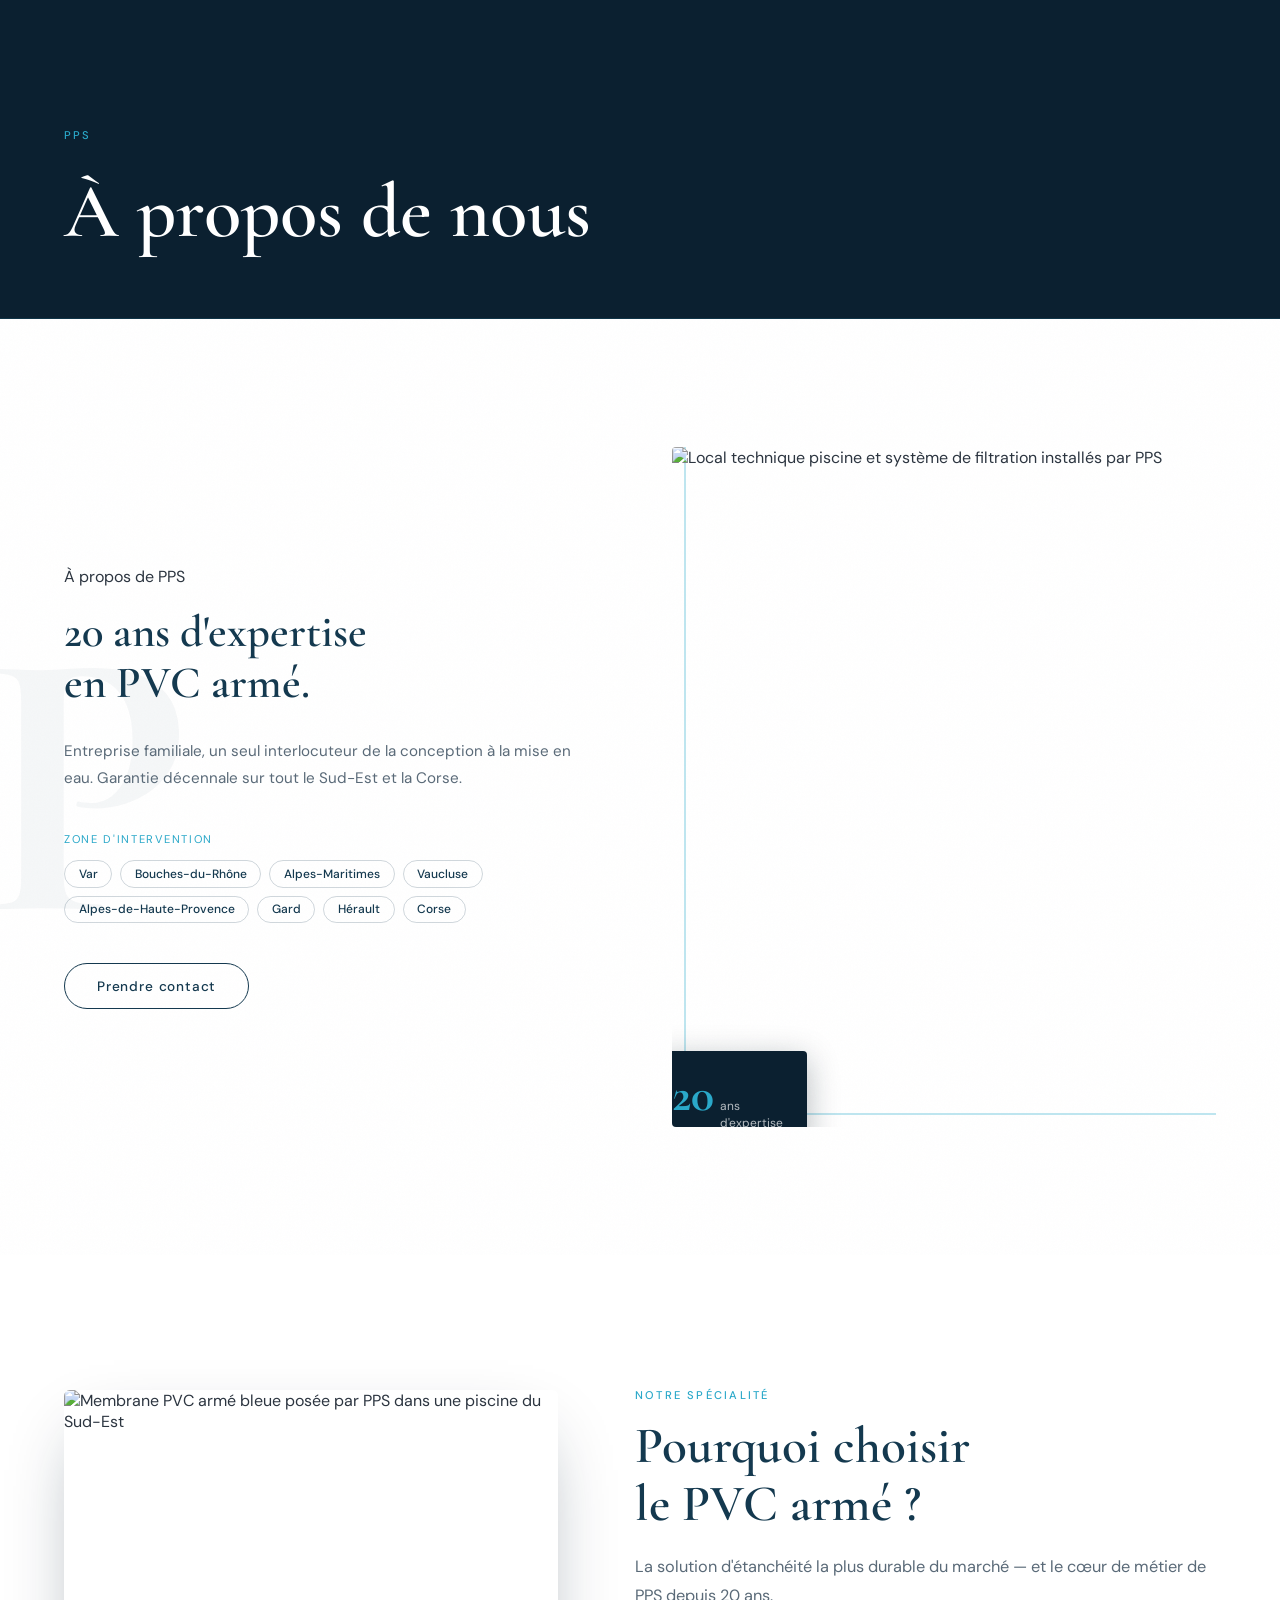
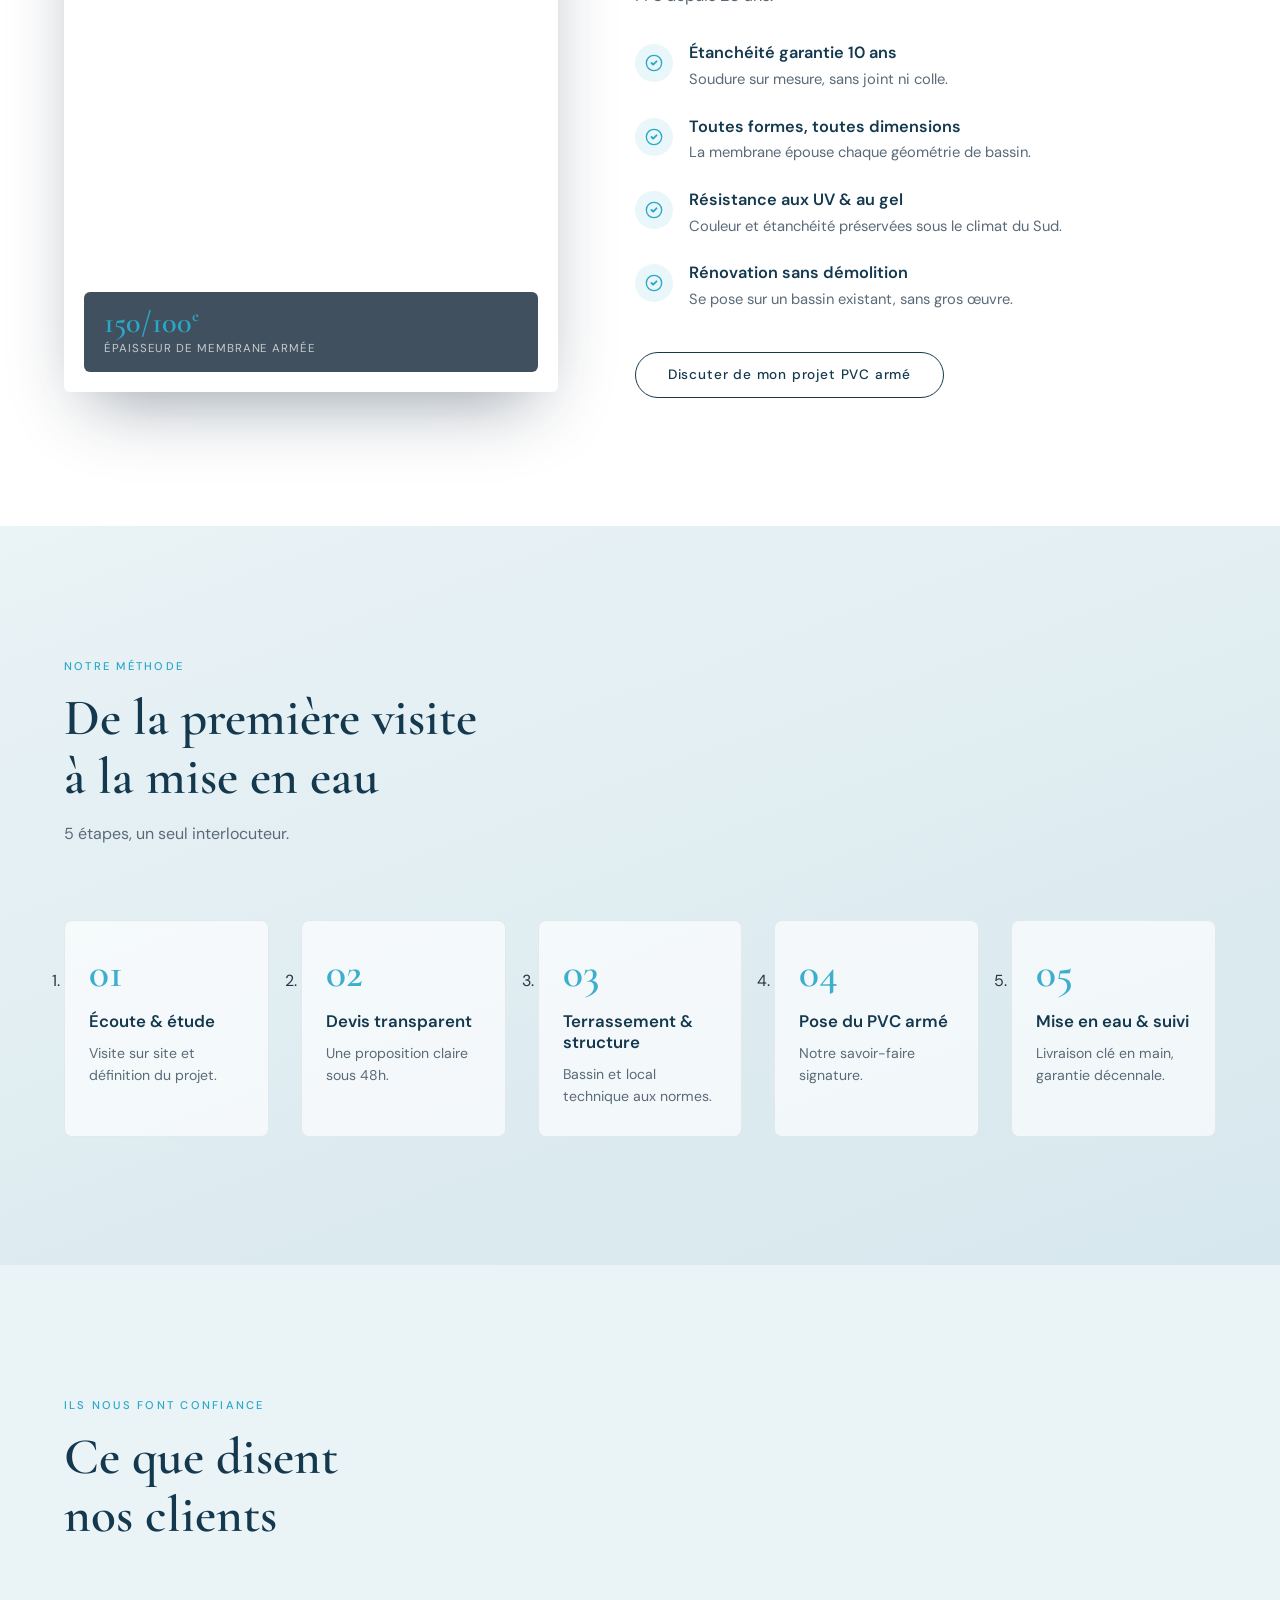
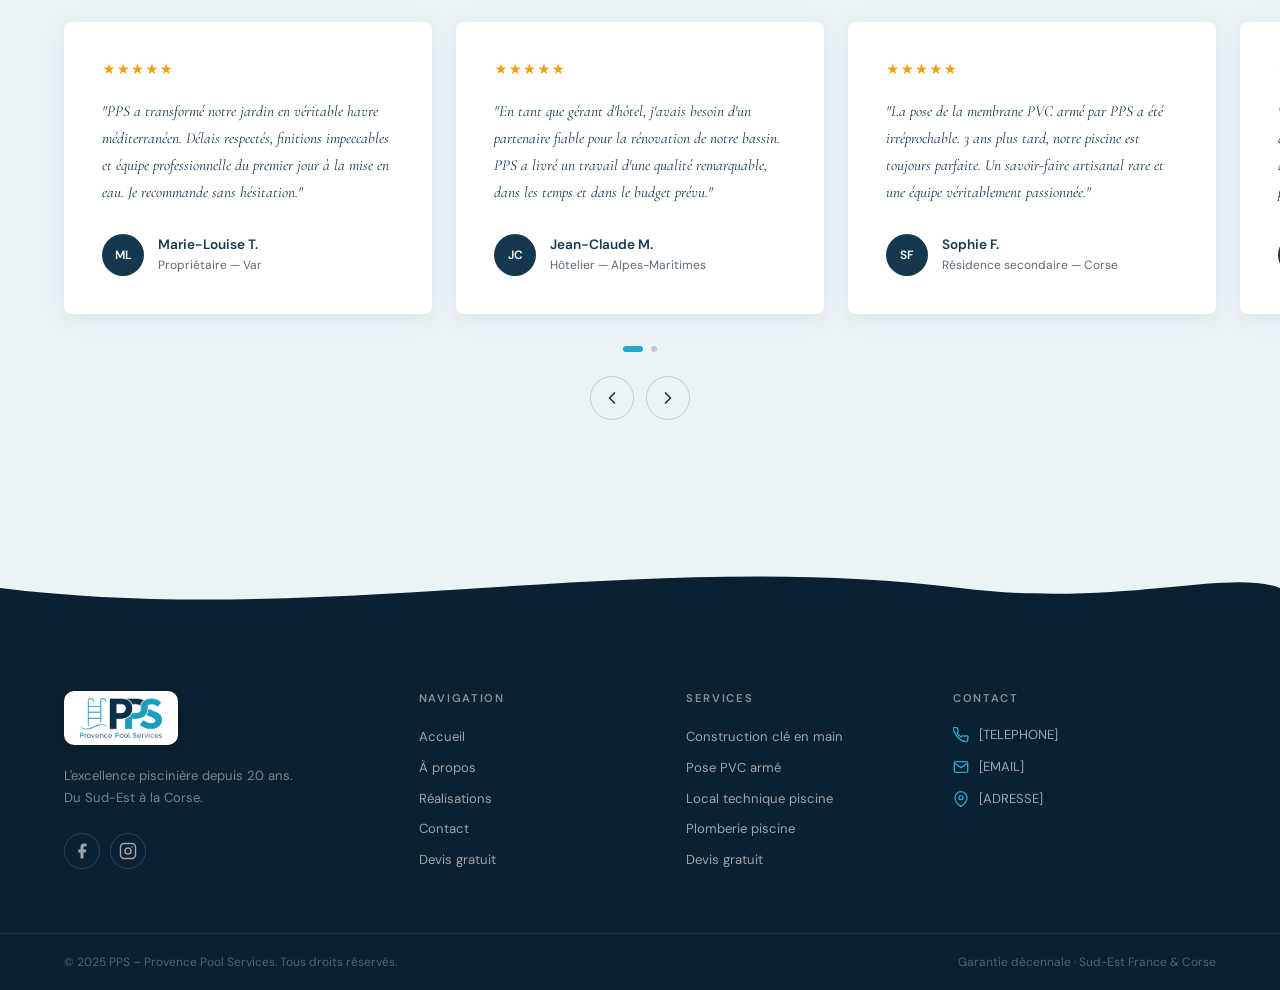
==== a-propos.html @ f706c359 "Restructure en 4 pages : accueil allégé + a-propos, realisations, contact Co-Authored-By: Claude Son" ====
<!DOCTYPE html>
<html lang="fr">
<head>
  <meta charset="UTF-8">
  <meta name="viewport" content="width=device-width, initial-scale=1.0">
  <title>À propos – PPS Provence Pool Services</title>
  <meta name="description" content="Découvrez PPS Provence Pool Services : 20 ans d'expertise en PVC armé, entreprise familiale, garantie décennale, Sud-Est France et Corse.">
  <link rel="canonical" href="https://www.provence-pool-services.fr/a-propos.html">
  <link rel="preconnect" href="https://fonts.googleapis.com">
  <link rel="preconnect" href="https://fonts.gstatic.com" crossorigin>
  <link href="https://fonts.googleapis.com/css2?family=Cormorant+Garamond:ital,wght@0,300;0,400;0,600;0,700;1,300;1,400;1,600&family=DM+Sans:ital,opsz,wght@0,9..40,300;0,9..40,400;0,9..40,500;1,9..40,300&display=swap" rel="stylesheet">
  <link rel="stylesheet" href="style.css">
  <script src="https://cdn.jsdelivr.net/npm/lenis@1.1.18/dist/lenis.min.js"></script>
</head>
<body>
  <div class="cursor" id="cursor"></div>
  <div class="cursor-trail" id="cursorTrail"></div>

  <div class="preloader" id="preloader">
    <div class="preloader__inner">
      <div class="preloader__logo"><span class="preloader__logo-pp">PP</span><span class="preloader__logo-s">S</span></div>
      <div class="preloader__bar-wrap"><div class="preloader__bar" id="preloaderBar"></div></div>
      <p class="preloader__label">Provence Pool Services</p>
    </div>
  </div>

  <header class="header is-past-hero is-scrolled" id="header">
    <div class="header__inner">
      <a href="index.html" class="header__logo" aria-label="PPS Provence Pool Services">
        <img src="assets/logo-pps-transparent.png" alt="Logo PPS" height="46" width="auto" class="header__logo-img">
      </a>
      <nav class="header__nav" id="nav" aria-label="Navigation principale">
        <ul class="header__nav-list">
          <li><a href="index.html" class="header__nav-link">Accueil</a></li>
          <li><a href="a-propos.html" class="header__nav-link">À propos</a></li>
          <li><a href="realisations.html" class="header__nav-link">Réalisations</a></li>
          <li><a href="contact.html" class="header__nav-link header__nav-link--cta">Devis gratuit</a></li>
        </ul>
      </nav>
      <button class="header__burger" id="burger" aria-label="Ouvrir le menu" aria-expanded="false">
        <span class="header__burger-line"></span>
        <span class="header__burger-line"></span>
        <span class="header__burger-line"></span>
      </button>
    </div>
  </header>

  <section class="page-hero">
    <div class="container page-hero__inner">
      <span class="eyebrow eyebrow--light">PPS</span>
      <h1 class="page-hero__title">À propos de nous</h1>
    </div>
  </section>

  <section class="about" id="about" aria-labelledby="about-title">
    <div class="about__bg-letter" aria-hidden="true">P</div>
    <div class="container about__grid">
      <div class="about__text scroll-reveal scroll-reveal--slide-left">
        <span class="about__eyebrow">À propos de PPS</span>
        <h2 class="about__title" id="about-title">20 ans d'expertise<br>en PVC armé.</h2>
        <p class="about__body">Entreprise familiale, un seul interlocuteur de la conception à la mise en eau. Garantie décennale sur tout le Sud-Est et la Corse.</p>
        <div class="about__zone">
          <span class="about__zone-label">Zone d'intervention</span>
          <div class="about__zone-tags">
            <span class="about__tag">Var</span>
            <span class="about__tag">Bouches-du-Rhône</span>
            <span class="about__tag">Alpes-Maritimes</span>
            <span class="about__tag">Vaucluse</span>
            <span class="about__tag">Alpes-de-Haute-Provence</span>
            <span class="about__tag">Gard</span>
            <span class="about__tag">Hérault</span>
            <span class="about__tag">Corse</span>
          </div>
        </div>
        <a href="contact.html" class="btn btn--outline-dark">Prendre contact</a>
      </div>
      <div class="about__image-wrap scroll-reveal scroll-reveal--fade">
        <div class="about__image-frame">
          <img src="https://images.unsplash.com/photo-1646451403275-a0995dd0410d?w=1200&q=85" alt="Local technique piscine et système de filtration installés par PPS" width="600" height="750" loading="lazy" class="about__img">
          <div class="about__image-badge">
            <span class="about__badge-n">20</span>
            <span class="about__badge-l">ans<br>d'expertise</span>
          </div>
        </div>
      </div>
    </div>
  </section>

  <section class="pvc" id="pvc" aria-labelledby="pvc-title">
    <div class="container pvc__grid">
      <div class="pvc__media scroll-reveal scroll-reveal--fade">
        <div class="pvc__media-frame">
          <img src="https://images.unsplash.com/photo-1562016600-ece13e8ba570?w=1100&q=85" alt="Membrane PVC armé bleue posée par PPS dans une piscine du Sud-Est" width="640" height="780" loading="lazy" class="pvc__img">
          <div class="pvc__media-tag">
            <span class="pvc__media-tag-n">150/100<sup>e</sup></span>
            <span class="pvc__media-tag-l">épaisseur de membrane armée</span>
          </div>
        </div>
      </div>
      <div class="pvc__text scroll-reveal scroll-reveal--slide-right">
        <span class="eyebrow">Notre spécialité</span>
        <h2 class="pvc__title" id="pvc-title">Pourquoi choisir<br>le PVC armé&nbsp;?</h2>
        <p class="pvc__intro">La solution d'étanchéité la plus durable du marché — et le cœur de métier de PPS depuis 20 ans.</p>
        <ul class="pvc__list">
          <li class="pvc__item">
            <span class="pvc__item-ic" aria-hidden="true"><svg viewBox="0 0 24 24" fill="none" width="20" height="20"><path d="M9 12l2 2 4-4" stroke="currentColor" stroke-width="2.2" stroke-linecap="round" stroke-linejoin="round"/><circle cx="12" cy="12" r="9.2" stroke="currentColor" stroke-width="1.6"/></svg></span>
            <div><strong>Étanchéité garantie 10 ans</strong><p>Soudure sur mesure, sans joint ni colle.</p></div>
          </li>
          <li class="pvc__item">
            <span class="pvc__item-ic" aria-hidden="true"><svg viewBox="0 0 24 24" fill="none" width="20" height="20"><path d="M9 12l2 2 4-4" stroke="currentColor" stroke-width="2.2" stroke-linecap="round" stroke-linejoin="round"/><circle cx="12" cy="12" r="9.2" stroke="currentColor" stroke-width="1.6"/></svg></span>
            <div><strong>Toutes formes, toutes dimensions</strong><p>La membrane épouse chaque géométrie de bassin.</p></div>
          </li>
          <li class="pvc__item">
            <span class="pvc__item-ic" aria-hidden="true"><svg viewBox="0 0 24 24" fill="none" width="20" height="20"><path d="M9 12l2 2 4-4" stroke="currentColor" stroke-width="2.2" stroke-linecap="round" stroke-linejoin="round"/><circle cx="12" cy="12" r="9.2" stroke="currentColor" stroke-width="1.6"/></svg></span>
            <div><strong>Résistance aux UV &amp; au gel</strong><p>Couleur et étanchéité préservées sous le climat du Sud.</p></div>
          </li>
          <li class="pvc__item">
            <span class="pvc__item-ic" aria-hidden="true"><svg viewBox="0 0 24 24" fill="none" width="20" height="20"><path d="M9 12l2 2 4-4" stroke="currentColor" stroke-width="2.2" stroke-linecap="round" stroke-linejoin="round"/><circle cx="12" cy="12" r="9.2" stroke="currentColor" stroke-width="1.6"/></svg></span>
            <div><strong>Rénovation sans démolition</strong><p>Se pose sur un bassin existant, sans gros œuvre.</p></div>
          </li>
        </ul>
        <a href="contact.html" class="btn btn--outline-dark">Discuter de mon projet PVC armé</a>
      </div>
    </div>
  </section>

  <section class="methode" id="methode" aria-labelledby="methode-title">
    <div class="container">
      <div class="section-header scroll-reveal scroll-reveal--fade-up">
        <span class="eyebrow eyebrow--light">Notre méthode</span>
        <h2 class="section-title methode__title" id="methode-title">De la première visite<br>à la mise en eau</h2>
        <p class="section-sub methode__sub">5 étapes, un seul interlocuteur.</p>
      </div>
      <ol class="methode__steps">
        <li class="methode__step scroll-reveal scroll-reveal--fade-up" style="--delay:0ms">
          <span class="methode__step-n" aria-hidden="true">01</span>
          <h3 class="methode__step-title">Écoute &amp; étude</h3>
          <p class="methode__step-body">Visite sur site et définition du projet.</p>
        </li>
        <li class="methode__step scroll-reveal scroll-reveal--fade-up" style="--delay:120ms">
          <span class="methode__step-n" aria-hidden="true">02</span>
          <h3 class="methode__step-title">Devis transparent</h3>
          <p class="methode__step-body">Une proposition claire sous 48h.</p>
        </li>
        <li class="methode__step scroll-reveal scroll-reveal--fade-up" style="--delay:240ms">
          <span class="methode__step-n" aria-hidden="true">03</span>
          <h3 class="methode__step-title">Terrassement &amp; structure</h3>
          <p class="methode__step-body">Bassin et local technique aux normes.</p>
        </li>
        <li class="methode__step scroll-reveal scroll-reveal--fade-up" style="--delay:360ms">
          <span class="methode__step-n" aria-hidden="true">04</span>
          <h3 class="methode__step-title">Pose du PVC armé</h3>
          <p class="methode__step-body">Notre savoir-faire signature.</p>
        </li>
        <li class="methode__step scroll-reveal scroll-reveal--fade-up" style="--delay:480ms">
          <span class="methode__step-n" aria-hidden="true">05</span>
          <h3 class="methode__step-title">Mise en eau &amp; suivi</h3>
          <p class="methode__step-body">Livraison clé en main, garantie décennale.</p>
        </li>
      </ol>
    </div>
  </section>

  <section class="testimonials" id="temoignages" aria-labelledby="temoignages-title">
    <div class="container">
      <div class="section-header scroll-reveal scroll-reveal--fade-up">
        <span class="eyebrow">Ils nous font confiance</span>
        <h2 class="section-title" id="temoignages-title">Ce que disent<br>nos clients</h2>
      </div>
      <div class="testimonials__track-wrap scroll-reveal scroll-reveal--fade-up">
        <div class="testimonials__track" id="testimonialsTrack">
          <article class="testimonial-card" aria-label="Témoignage client 1">
            <div class="testimonial-card__stars" aria-label="5 étoiles">★★★★★</div>
            <blockquote class="testimonial-card__quote">"PPS a transformé notre jardin en véritable havre méditerranéen. Délais respectés, finitions impeccables et équipe professionnelle du premier jour à la mise en eau. Je recommande sans hésitation."</blockquote>
            <footer class="testimonial-card__author">
              <div class="testimonial-card__avatar" aria-hidden="true">ML</div>
              <div><strong>Marie-Louise T.</strong><span>Propriétaire — Var</span></div>
            </footer>
          </article>
          <article class="testimonial-card" aria-label="Témoignage client 2">
            <div class="testimonial-card__stars" aria-label="5 étoiles">★★★★★</div>
            <blockquote class="testimonial-card__quote">"En tant que gérant d'hôtel, j'avais besoin d'un partenaire fiable pour la rénovation de notre bassin. PPS a livré un travail d'une qualité remarquable, dans les temps et dans le budget prévu."</blockquote>
            <footer class="testimonial-card__author">
              <div class="testimonial-card__avatar" aria-hidden="true">JC</div>
              <div><strong>Jean-Claude M.</strong><span>Hôtelier — Alpes-Maritimes</span></div>
            </footer>
          </article>
          <article class="testimonial-card" aria-label="Témoignage client 3">
            <div class="testimonial-card__stars" aria-label="5 étoiles">★★★★★</div>
            <blockquote class="testimonial-card__quote">"La pose de la membrane PVC armé par PPS a été irréprochable. 3 ans plus tard, notre piscine est toujours parfaite. Un savoir-faire artisanal rare et une équipe véritablement passionnée."</blockquote>
            <footer class="testimonial-card__author">
              <div class="testimonial-card__avatar" aria-hidden="true">SF</div>
              <div><strong>Sophie F.</strong><span>Résidence secondaire — Corse</span></div>
            </footer>
          </article>
          <article class="testimonial-card" aria-label="Témoignage client 4">
            <div class="testimonial-card__stars" aria-label="5 étoiles">★★★★★</div>
            <blockquote class="testimonial-card__quote">"Après avoir consulté plusieurs piscinistes, PPS s'est distingué par son sérieux, ses conseils techniques et la qualité de ses finitions. Un projet clé en main parfaitement maîtrisé."</blockquote>
            <footer class="testimonial-card__author">
              <div class="testimonial-card__avatar" aria-hidden="true">PR</div>
              <div><strong>Pierre R.</strong><span>Particulier — Bouches-du-Rhône</span></div>
            </footer>
          </article>
        </div>
        <div class="testimonials__dots" id="testimonialsDots" aria-label="Navigation témoignages"></div>
        <div class="testimonials__nav" aria-label="Navigation carousel">
          <button class="testimonials__btn" id="testimPrev" aria-label="Témoignage précédent">
            <svg viewBox="0 0 24 24" fill="none" width="20" height="20"><path d="M15 18l-6-6 6-6" stroke="currentColor" stroke-width="2" stroke-linecap="round" stroke-linejoin="round"/></svg>
          </button>
          <button class="testimonials__btn" id="testimNext" aria-label="Témoignage suivant">
            <svg viewBox="0 0 24 24" fill="none" width="20" height="20"><path d="M9 18l6-6-6-6" stroke="currentColor" stroke-width="2" stroke-linecap="round" stroke-linejoin="round"/></svg>
          </button>
        </div>
      </div>
    </div>
  </section>

  <footer class="footer" id="footer" aria-label="Pied de page">
    <div class="footer__wave" aria-hidden="true">
      <svg viewBox="0 0 1440 80" preserveAspectRatio="none" xmlns="http://www.w3.org/2000/svg">
        <path d="M0,40 C360,80 720,0 1080,40 C1260,60 1380,20 1440,40 L1440,0 L0,0 Z" fill="#EAF3F6"/>
      </svg>
    </div>
    <div class="container footer__inner">
      <div class="footer__brand">
        <a href="index.html" class="footer__logo" aria-label="PPS – Provence Pool Services">
          <img src="assets/logo-pps-transparent.png" alt="Logo PPS" height="54" width="auto" class="footer__logo-img">
        </a>
        <p class="footer__tagline">L'excellence piscinière depuis 20 ans.<br>Du Sud-Est à la Corse.</p>
        <div class="footer__social" aria-label="Réseaux sociaux">
          <a href="#" class="footer__social-btn" aria-label="Facebook PPS">
            <svg viewBox="0 0 24 24" width="18" height="18" fill="currentColor"><path d="M18 2h-3a5 5 0 00-5 5v3H7v4h3v8h4v-8h3l1-4h-4V7a1 1 0 011-1h3z"/></svg>
          </a>
          <a href="#" class="footer__social-btn" aria-label="Instagram PPS">
            <svg viewBox="0 0 24 24" width="18" height="18" fill="none" stroke="currentColor" stroke-width="2"><rect x="2" y="2" width="20" height="20" rx="5"/><circle cx="12" cy="12" r="4"/><circle cx="17.5" cy="6.5" r="1" fill="currentColor" stroke="none"/></svg>
          </a>
        </div>
      </div>
      <nav class="footer__col" aria-label="Navigation footer">
        <h4 class="footer__col-title">Navigation</h4>
        <ul class="footer__list">
          <li><a href="index.html">Accueil</a></li>
          <li><a href="a-propos.html">À propos</a></li>
          <li><a href="realisations.html">Réalisations</a></li>
          <li><a href="contact.html">Contact</a></li>
          <li><a href="contact.html">Devis gratuit</a></li>
        </ul>
      </nav>
      <div class="footer__col">
        <h4 class="footer__col-title">Services</h4>
        <ul class="footer__list">
          <li><a href="index.html#services">Construction clé en main</a></li>
          <li><a href="index.html#services">Pose PVC armé</a></li>
          <li><a href="index.html#services">Local technique piscine</a></li>
          <li><a href="index.html#services">Plomberie piscine</a></li>
          <li><a href="contact.html">Devis gratuit</a></li>
        </ul>
      </div>
      <div class="footer__col">
        <h4 class="footer__col-title">Contact</h4>
        <address class="footer__contact">
          <p>
            <svg viewBox="0 0 24 24" fill="none" width="16" height="16" aria-hidden="true"><path d="M22 16.92v3a2 2 0 01-2.18 2 19.79 19.79 0 01-8.63-3.07A19.5 19.5 0 013.07 9.5a19.79 19.79 0 01-3.07-8.67A2 2 0 012 .82h3a2 2 0 012 1.72c.127.96.361 1.903.7 2.81a2 2 0 01-.45 2.11L6.09 8.91a16 16 0 006 6l1.27-1.27a2 2 0 012.11-.45c.907.339 1.85.573 2.81.7A2 2 0 0122 16.92z" stroke="currentColor" stroke-width="2"/></svg>
            <a href="tel:[TELEPHONE]">[TELEPHONE]</a>
          </p>
          <p>
            <svg viewBox="0 0 24 24" fill="none" width="16" height="16" aria-hidden="true"><path d="M4 4h16c1.1 0 2 .9 2 2v12c0 1.1-.9 2-2 2H4c-1.1 0-2-.9-2-2V6c0-1.1.9-2 2-2z" stroke="currentColor" stroke-width="2"/><polyline points="22,6 12,13 2,6" stroke="currentColor" stroke-width="2"/></svg>
            <a href="mailto:[EMAIL]">[EMAIL]</a>
          </p>
          <p>
            <svg viewBox="0 0 24 24" fill="none" width="16" height="16" aria-hidden="true"><path d="M21 10c0 7-9 13-9 13s-9-6-9-13a9 9 0 0118 0z" stroke="currentColor" stroke-width="2"/><circle cx="12" cy="10" r="3" stroke="currentColor" stroke-width="2"/></svg>
            [ADRESSE]
          </p>
        </address>
      </div>
    </div>
    <div class="footer__bottom">
      <div class="container footer__bottom-inner">
        <p>&copy; 2025 PPS – Provence Pool Services. Tous droits réservés.</p>
        <p>Garantie décennale · Sud-Est France &amp; Corse</p>
      </div>
    </div>
  </footer>
  <script src="script.js"></script>
</body>
</html>
---- style.css ----
/* ============================================================
   PPS – Provence Pool Services | style.css
   Design: Méditerranée Luxe
============================================================ */

/* ── Variables ─────────────────────────────────────────── */
:root {
  --color-primary:  #14394F;
  --color-accent:   #2AA8C9;
  --color-mist:     #EAF3F6;
  --color-mist-deep:#D6E7ED;
  --color-dark:     #0B2030;
  --color-white:    #FFFFFF;
  --color-text:     #2c3540;
  --color-text-light: #5a6a78;

  --font-serif:  'Cormorant Garamond', Georgia, serif;
  --font-sans:   'DM Sans', system-ui, sans-serif;

  --transition-base: 0.4s cubic-bezier(0.25, 0.46, 0.45, 0.94);
  --transition-spring: 0.6s cubic-bezier(0.34, 1.56, 0.64, 1);

  --container-max: 1360px;
  --container-pad: clamp(1.25rem, 5vw, 4rem);
  --section-gap:   clamp(5rem, 10vw, 10rem);
}

/* ── Reset ──────────────────────────────────────────────── */
*, *::before, *::after { box-sizing: border-box; margin: 0; padding: 0; }
html { scroll-behavior: auto; font-size: 16px; -webkit-text-size-adjust: 100%; }
body {
  font-family: var(--font-sans);
  color: var(--color-text);
  background: var(--color-white);
  overflow-x: hidden;
  cursor: none;
}
img { display: block; max-width: 100%; height: auto; }
a { color: inherit; text-decoration: none; }
ul { list-style: none; }
button { cursor: none; border: none; background: none; font-family: inherit; }
input, select, textarea { font-family: inherit; }

/* ── Container ──────────────────────────────────────────── */
.container {
  max-width: var(--container-max);
  margin-inline: auto;
  padding-inline: var(--container-pad);
}

/* ── Scroll reveal base ─────────────────────────────────── */
.scroll-reveal { opacity: 0; }
.scroll-reveal.is-visible { opacity: 1; }

.scroll-reveal--fade-up   { transform: translateY(48px); transition: opacity 0.8s ease, transform 0.8s ease; transition-delay: var(--delay, 0ms); }
.scroll-reveal--slide-left{ transform: translateX(-60px); transition: opacity 0.9s ease, transform 0.9s ease; transition-delay: var(--delay, 0ms); }
.scroll-reveal--slide-right{transform: translateX(60px); transition: opacity 0.9s ease, transform 0.9s ease; transition-delay: var(--delay, 0ms); }
.scroll-reveal--fade      { transition: opacity 1s ease; transition-delay: var(--delay, 0ms); }
.scroll-reveal--scale     { transform: scale(0.92); transition: opacity 0.7s ease, transform 0.7s var(--transition-spring); transition-delay: var(--delay, 0ms); }

.scroll-reveal.is-visible.scroll-reveal--fade-up,
.scroll-reveal.is-visible.scroll-reveal--slide-left,
.scroll-reveal.is-visible.scroll-reveal--slide-right,
.scroll-reveal.is-visible.scroll-reveal--scale { transform: none; }

/* ── Reduced Motion ─────────────────────────────────────── */
@media (prefers-reduced-motion: reduce) {
  *, *::before, *::after { animation-duration: 0.01ms !important; transition-duration: 0.01ms !important; }
  html { scroll-behavior: auto; }
  .scroll-reveal { opacity: 1; transform: none; }
}

/* ── Typography helpers ─────────────────────────────────── */
.eyebrow {
  display: inline-block;
  font-family: var(--font-sans);
  font-size: 0.7rem;
  font-weight: 500;
  letter-spacing: 0.2em;
  text-transform: uppercase;
  color: var(--color-accent);
  margin-bottom: 1rem;
}
.eyebrow--light { color: var(--color-accent); }

.section-title {
  font-family: var(--font-serif);
  font-size: clamp(2rem, 4vw, 3.25rem);
  font-weight: 600;
  line-height: 1.15;
  color: var(--color-primary);
}
.section-sub {
  margin-top: 1rem;
  font-size: 1rem;
  color: var(--color-text-light);
  max-width: 520px;
}
.section-header { margin-bottom: clamp(3rem, 6vw, 5rem); }

/* ── Buttons ────────────────────────────────────────────── */
.btn {
  display: inline-flex;
  align-items: center;
  gap: 0.5rem;
  font-family: var(--font-sans);
  font-size: 0.85rem;
  font-weight: 500;
  letter-spacing: 0.06em;
  padding: 0.85rem 2rem;
  border-radius: 50px;
  transition: var(--transition-base);
  position: relative;
  overflow: hidden;
}
.btn::after {
  content: '';
  position: absolute;
  inset: 0;
  background: rgba(255,255,255,0.12);
  opacity: 0;
  transition: opacity 0.3s;
}
.btn:hover::after { opacity: 1; }

.btn--primary {
  background: var(--color-accent);
  color: var(--color-white);
  box-shadow: 0 4px 24px rgba(42, 168, 201, 0.35);
}
.btn--primary:hover { transform: translateY(-2px); box-shadow: 0 8px 32px rgba(42, 168, 201, 0.45); }

.btn--ghost {
  border: 1.5px solid rgba(255,255,255,0.55);
  color: var(--color-white);
}
.btn--ghost:hover { border-color: var(--color-white); background: rgba(255,255,255,0.1); }

/* Bouton verre — style du composant React 21st.dev */
.btn--glass {
  background: rgba(255,255,255,0.12);
  backdrop-filter: blur(12px);
  -webkit-backdrop-filter: blur(12px);
  border: 1.5px solid rgba(255,255,255,0.28);
  color: var(--color-white);
}
.btn--glass:hover {
  background: rgba(255,255,255,0.22);
  border-color: rgba(255,255,255,0.50);
  transform: translateY(-2px);
}

.btn--outline-dark {
  border: 1.5px solid var(--color-primary);
  color: var(--color-primary);
}
.btn--outline-dark:hover { background: var(--color-primary); color: var(--color-white); }

.btn--submit {
  width: 100%;
  justify-content: center;
  background: var(--color-accent);
  color: var(--color-white);
  font-size: 0.9rem;
  padding: 1rem 2rem;
  border-radius: 8px;
  box-shadow: 0 4px 24px rgba(42, 168, 201, 0.3);
  transition: var(--transition-base);
}
.btn--submit:hover { transform: translateY(-2px); box-shadow: 0 8px 32px rgba(42, 168, 201, 0.45); }

/* ============================================================
   CURSOR
============================================================ */
.cursor {
  width: 14px;
  height: 14px;
  background: var(--color-accent);
  border-radius: 50%;
  position: fixed;
  top: 0; left: 0;
  pointer-events: none;
  z-index: 9999;
  transform: translate(-50%, -50%);
  transition: width 0.2s, height 0.2s, background 0.2s;
  mix-blend-mode: normal;
}
.cursor-trail {
  width: 36px;
  height: 36px;
  border: 1.5px solid rgba(42, 168, 201, 0.5);
  border-radius: 50%;
  position: fixed;
  top: 0; left: 0;
  pointer-events: none;
  z-index: 9998;
  transform: translate(-50%, -50%);
  transition: width 0.4s ease, height 0.4s ease, transform 0.12s ease;
}
body:has(a:hover) .cursor,
body:has(button:hover) .cursor { width: 20px; height: 20px; background: var(--color-primary); }
body:has(a:hover) .cursor-trail,
body:has(button:hover) .cursor-trail { width: 52px; height: 52px; }

@media (pointer: coarse) { .cursor, .cursor-trail { display: none; } body { cursor: auto; } button { cursor: pointer; } }

/* ============================================================
   PRELOADER
============================================================ */
.preloader {
  position: fixed;
  inset: 0;
  background: var(--color-dark);
  z-index: 10000;
  display: flex;
  align-items: center;
  justify-content: center;
  transition: opacity 0.7s ease, visibility 0.7s ease;
}
.preloader.is-done { opacity: 0; visibility: hidden; pointer-events: none; }
.preloader__inner { display: flex; flex-direction: column; align-items: center; gap: 2rem; }
.preloader__logo {
  font-family: var(--font-serif);
  font-size: 3.5rem;
  font-weight: 700;
  animation: preloaderPulse 1.4s ease-in-out infinite;
}
.preloader__logo-pp { color: var(--color-white); }
.preloader__logo-s  { color: var(--color-accent); }
.preloader__bar-wrap {
  width: 200px; height: 2px;
  background: rgba(255,255,255,0.12);
  border-radius: 2px;
  overflow: hidden;
}
.preloader__bar {
  height: 100%;
  background: var(--color-accent);
  width: 0;
  border-radius: 2px;
  transition: width 1.2s cubic-bezier(0.25, 0.46, 0.45, 0.94);
}
.preloader__label {
  font-family: var(--font-sans);
  font-size: 0.7rem;
  letter-spacing: 0.2em;
  text-transform: uppercase;
  color: rgba(255,255,255,0.4);
}

@keyframes preloaderPulse {
  0%, 100% { opacity: 1; transform: scale(1); }
  50% { opacity: 0.6; transform: scale(0.96); }
}

/* ============================================================
   HEADER
============================================================ */
.header {
  position: fixed;
  top: 0; left: 0; right: 0;
  z-index: 1000;
  padding: 1.25rem 0;
  /* Caché tant qu'on est dans le hero ; JS ajoute .is-past-hero */
  opacity: 0;
  pointer-events: none;
  transform: translateY(-100%);
  transition: opacity 0.4s ease, transform 0.4s ease,
              background 0.4s ease, padding 0.3s ease, box-shadow 0.3s ease;
}
/* Visible une fois sorti du hero */
.header.is-past-hero {
  opacity: 1;
  pointer-events: all;
  transform: translateY(0);
  background: rgba(255, 255, 255, 0.97);
  backdrop-filter: blur(14px);
  -webkit-backdrop-filter: blur(14px);
  padding: 0.85rem 0;
  box-shadow: 0 2px 30px rgba(20, 57, 79, 0.08);
}
.header__inner {
  display: flex;
  align-items: center;
  justify-content: space-between;
  max-width: var(--container-max);
  margin-inline: auto;
  padding-inline: var(--container-pad);
}

.header__logo {
  display: flex;
  align-items: center;
  border-radius: 10px;
  padding: 4px 0;
}
.header__logo-img {
  height: 46px;
  width: auto;
  max-width: none;     /* annule le reset img { max-width:100% } */
  flex-shrink: 0;
  display: block;
  border-radius: 6px;
  transition: opacity 0.3s ease;
}
.header__logo:hover .header__logo-img { opacity: 0.82; }

.header__nav-list { display: flex; align-items: center; gap: 0.25rem; }
.header__nav-link {
  font-size: 0.8rem;
  font-weight: 500;
  letter-spacing: 0.04em;
  color: rgba(255,255,255,0.9);
  padding: 0.5rem 0.85rem;
  position: relative;
  transition: color 0.3s;
}
.header__nav-link::after {
  content: '';
  position: absolute;
  bottom: 0; left: 0.85rem; right: 0.85rem;
  height: 1.5px;
  background: var(--color-accent);
  width: 0;
  transition: width 0.35s ease;
}
.header__nav-link:hover::after { width: calc(100% - 1.7rem); }
.header.is-scrolled .header__nav-link { color: var(--color-primary); }

.header__nav-link--cta {
  border: 1.5px solid var(--color-accent);
  border-radius: 50px;
  color: var(--color-accent) !important;
  padding: 0.5rem 1.25rem;
  margin-left: 0.5rem;
  transition: background 0.3s, color 0.3s;
}
.header__nav-link--cta::after { display: none; }
.header__nav-link--cta:hover { background: var(--color-accent); color: var(--color-white) !important; }

.header__burger { display: none; flex-direction: column; gap: 5px; padding: 0.5rem; }
.header__burger-line {
  display: block;
  width: 24px; height: 2px;
  background: var(--color-white);
  border-radius: 2px;
  transition: var(--transition-base);
}
.header.is-scrolled .header__burger-line { background: var(--color-primary); }
.header__burger.is-open .header__burger-line:nth-child(1) { transform: translateY(7px) rotate(45deg); }
.header__burger.is-open .header__burger-line:nth-child(2) { opacity: 0; transform: scaleX(0); }
.header__burger.is-open .header__burger-line:nth-child(3) { transform: translateY(-7px) rotate(-45deg); }

@media (max-width: 1024px) {
  .header__burger { display: flex; }
  .header__nav {
    position: fixed;
    top: 0; right: 0;
    width: min(320px, 100vw);
    height: 100dvh;
    background: var(--color-dark);
    display: flex;
    align-items: center;
    justify-content: center;
    transform: translateX(100%);
    transition: transform 0.5s cubic-bezier(0.76, 0, 0.24, 1);
    z-index: 999;
  }
  .header__nav.is-open { transform: translateX(0); }
  .header__nav-list { flex-direction: column; gap: 0.5rem; }
  .header__nav-link { font-size: 1.1rem; color: var(--color-white) !important; padding: 0.75rem 1.5rem; }
  .header__nav-link--cta { color: var(--color-accent) !important; }
}

/* ============================================================
   HERO — AnimatedHero (21st.dev) — vanilla JS
   Structure : bg + overlay / header absolu / contenu centré
============================================================ */
.hero {
  position: relative;
  min-height: 100dvh;
  display: flex;
  align-items: center;
  overflow: hidden;
}

/* Fond plein écran — Ken Burns léger */
.hero__bg {
  position: absolute;
  inset: 0;
  z-index: 0;
  background-image: url('https://images.unsplash.com/photo-1600542454033-f57a07bb2ea1?w=1920&q=85');
  background-size: cover;
  background-position: center;
  animation: heroBgPan 22s ease-in-out infinite alternate;
}
@keyframes heroBgPan {
  from { transform: scale(1.04); }
  to   { transform: scale(1.09) translate(-1%, -0.5%); }
}

/* Overlay noir 60% — bg-black/60 */
.hero__overlay {
  position: absolute;
  inset: 0;
  background: rgba(0, 0, 0, 0.60);
  z-index: 1;
}

/* ── Header intégré dans le hero (motion.header) ─────────────
   Slide depuis le haut : y -100 → 0, opacity 0 → 1
   duration 0.8s ease                                         */
.hero__hdr {
  position: absolute;
  top: 0; left: 0; right: 0;
  z-index: 20;
  height: 80px;
  display: flex;
  align-items: center;
  justify-content: space-between;
  padding-inline: clamp(1.5rem, 6vw, 3rem);
  animation: hdrSlideDown 0.8s cubic-bezier(0.22, 1, 0.36, 1) both;
}
@keyframes hdrSlideDown {
  from { transform: translateY(-80px); opacity: 0; }
  to   { transform: translateY(0);     opacity: 1; }
}

.hero__hdr-logo { display: flex; align-items: center; }
.hero__hdr-logo-img {
  height: 44px;
  width: auto;
  max-width: none;
  display: block;
  border-radius: 8px;
  background: rgba(255,255,255,0.90);
  padding: 4px 10px;
  flex-shrink: 0;
}

.hero__hdr-nav {
  display: flex;
  align-items: center;
  gap: 1.5rem;
}
.hero__hdr-link {
  font-family: var(--font-sans);
  font-size: 0.82rem;
  font-weight: 500;
  color: rgba(255,255,255,0.80);
  letter-spacing: 0.03em;
  transition: color 0.25s;
  white-space: nowrap;
}
.hero__hdr-link:hover { color: rgba(255,255,255,1); }

.hero__hdr-cta {
  font-size: 0.82rem !important;
  padding: 0.55rem 1.2rem !important;
  white-space: nowrap;
  flex-shrink: 0;
}

/* ── Contenu héro (motion.div — items-start, max-w-4xl) ────── */
.hero__content {
  position: relative;
  z-index: 10;
  width: 100%;
  max-width: 64rem;
  margin-inline: auto;
  padding-inline: clamp(1.5rem, 6vw, 3rem);
  display: flex;
  flex-direction: column;
  align-items: flex-start;
}

/* ── Animations stagger : delayChildren 0.2s, stagger 0.15s ── */
/* motion.h1 → delay 0.2s */
.hero__h1 {
  font-family: var(--font-serif);
  font-size: clamp(2.6rem, 6vw, 5rem);
  font-weight: 600;
  line-height: 1.1;
  letter-spacing: -0.01em;
  color: var(--color-white);
  margin-bottom: 1.5rem;
}
.hero__h1 em { font-style: italic; color: var(--color-accent); }
.hero__h1-inner {
  display: block;
  opacity: 0;
  transform: translateY(20px);
  animation: heroItemIn 0.6s ease 0.2s both;
}

/* motion.p → delay 0.35s */
.hero__sub {
  opacity: 0;
  transform: translateY(20px);
  animation: heroItemIn 0.6s ease 0.35s both;
  font-size: clamp(1rem, 1.6vw, 1.15rem);
  color: rgba(255,255,255,0.80);
  max-width: 42rem;
  line-height: 1.75;
  margin-bottom: 2.5rem;
}

/* motion.div ctas → delay 0.5s */
.hero__ctas {
  opacity: 0;
  transform: translateY(20px);
  animation: heroItemIn 0.6s ease 0.5s both;
  display: flex;
  flex-wrap: wrap;
  gap: 1rem;
  align-items: center;
}

@keyframes heroItemIn {
  to { opacity: 1; transform: translateY(0); }
}

/* Indicateur scroll */
.hero__scroll {
  position: absolute;
  right: clamp(1.5rem, 4vw, 3rem);
  bottom: clamp(2rem, 5vw, 4rem);
  z-index: 10;
  display: flex;
  flex-direction: column;
  align-items: center;
  gap: 0.5rem;
  opacity: 0;
  animation: heroItemIn 0.9s ease 1.5s both;
}
.hero__scroll-line {
  width: 1px;
  height: 60px;
  background: linear-gradient(to bottom, transparent, rgba(255,255,255,0.5));
  animation: scrollLine 2s ease-in-out infinite;
}
@keyframes scrollLine {
  0%,100% { transform: scaleY(1); opacity: 1; }
  50%     { transform: scaleY(0.5); opacity: 0.4; }
}
.hero__scroll-text {
  font-size: 0.62rem;
  letter-spacing: 0.18em;
  text-transform: uppercase;
  color: rgba(255,255,255,0.45);
  writing-mode: vertical-rl;
  text-orientation: mixed;
}

/* Mobile */
@media (max-width: 768px) {
  .hero__hdr-nav,
  .hero__hdr-cta { display: none; }
}

/* ============================================================
   BRANDS — Bannière fournisseurs marquee
============================================================ */
.brands {
  background: var(--color-dark);
  overflow: hidden;
  padding: 1.6rem 0;
  border-top:    1px solid rgba(42, 168, 201, 0.15);
  border-bottom: 1px solid rgba(42, 168, 201, 0.15);
}

/* Masque fondu sur les bords */
.brands__marquee {
  position: relative;
  overflow: hidden;
  -webkit-mask-image: linear-gradient(
    to right,
    transparent 0%,
    black 8%,
    black 92%,
    transparent 100%
  );
  mask-image: linear-gradient(
    to right,
    transparent 0%,
    black 8%,
    black 92%,
    transparent 100%
  );
}

/* Track défilant — duplicated x2 → translateX(-50%) clôt la boucle */
.brands__track {
  display: flex;
  align-items: center;
  gap: 2.5rem;
  width: max-content;
  animation: brandScroll 30s linear infinite;
  will-change: transform;
}
.brands__track:hover { animation-play-state: paused; }

@keyframes brandScroll {
  from { transform: translateX(0); }
  to   { transform: translateX(-50%); }
}

/* Item logo */
.brands__item {
  display: inline-flex;
  align-items: center;
  flex-shrink: 0;
  user-select: none;
}

/* Conteneur logo — hauteur fixe, le logo s'y inscrit proportionnellement */
.brands__item {
  display: inline-flex;
  align-items: center;
  justify-content: center;
  height: 40px;
  flex-shrink: 0;
}

/* Logo image — max-height + max-width pour scaling proportionnel */
.brands__logo {
  max-height: 36px;
  max-width: 130px;
  width: auto;
  height: auto;
  display: block;
  object-fit: contain;
  flex-shrink: 0;
  filter: brightness(0) invert(1);
  opacity: 0.55;
  transition: opacity 0.35s ease, filter 0.35s ease;
}
/* Logos très horizontaux — on autorise plus de largeur pour une meilleure hauteur */
.brands__logo[alt="Fluidra"],
.brands__logo[alt="Astralpool"],
.brands__logo[alt="Haogenplast"] {
  max-height: 28px;
  max-width: 200px;
}
/* Renolit Alkorplan — logo horizontal custom */
.brands__logo[alt="Renolit"] {
  max-height: 36px;
  max-width: 115px;
}
.brands__item:hover .brands__logo {
  filter: none;
  opacity: 1;
}

/* Séparateur scintillant */
.brands__sep {
  color: rgba(42, 168, 201, 0.35);
  font-size: 0.6rem;
  user-select: none;
  flex-shrink: 0;
}

/* ============================================================
   ABOUT
============================================================ */
.about {
  padding-block: var(--section-gap);
  background: var(--color-white);
  overflow: hidden;
  position: relative;
}
/* Subtle warm grain texture on white sections */
.about::after {
  content: '';
  position: absolute;
  inset: 0;
  background-image: url("data:image/svg+xml,%3Csvg xmlns='http://www.w3.org/2000/svg' width='400' height='400'%3E%3Cfilter id='n'%3E%3CfeTurbulence type='fractalNoise' baseFrequency='0.75' numOctaves='4' stitchTiles='stitch'/%3E%3C/filter%3E%3Crect width='400' height='400' filter='url(%23n)' opacity='0.025'/%3E%3C/svg%3E");
  pointer-events: none;
  z-index: 0;
}
.about__grid { position: relative; z-index: 1; }

.about__bg-letter {
  position: absolute;
  left: -0.05em;
  top: 50%;
  transform: translateY(-50%);
  font-family: var(--font-serif);
  font-size: clamp(16rem, 30vw, 28rem);
  font-weight: 700;
  color: rgba(20, 57, 79, 0.04);
  pointer-events: none;
  line-height: 1;
  user-select: none;
}

.about__grid {
  display: grid;
  grid-template-columns: 1fr 1fr;
  gap: clamp(3rem, 6vw, 7rem);
  align-items: center;
  position: relative;
  z-index: 1;
}

.about__eyebrow { display: block; margin-bottom: 1.25rem; }
.about__title {
  font-family: var(--font-serif);
  font-size: clamp(2rem, 3.5vw, 3rem);
  font-weight: 600;
  line-height: 1.15;
  color: var(--color-primary);
  margin-bottom: 1.75rem;
}

.about__quote {
  border-left: 3px solid var(--color-accent);
  padding-left: 1.5rem;
  margin-bottom: 1.75rem;
  font-family: var(--font-serif);
  font-style: italic;
  font-size: clamp(1rem, 1.4vw, 1.15rem);
  line-height: 1.7;
  color: var(--color-primary);
}

.about__body {
  font-size: 0.95rem;
  line-height: 1.8;
  color: var(--color-text-light);
  margin-bottom: 2.5rem;
}

.about__zone { margin-bottom: 2.5rem; }
.about__zone-label {
  display: block;
  font-size: 0.7rem;
  letter-spacing: 0.15em;
  text-transform: uppercase;
  color: var(--color-accent);
  margin-bottom: 0.85rem;
}
.about__zone-tags { display: flex; flex-wrap: wrap; gap: 0.5rem; }
.about__tag {
  font-size: 0.75rem;
  font-weight: 500;
  padding: 0.3rem 0.85rem;
  border: 1px solid rgba(20,57,79,0.2);
  border-radius: 50px;
  color: var(--color-primary);
  transition: var(--transition-base);
}
.about__tag:hover { background: var(--color-primary); color: var(--color-white); border-color: var(--color-primary); }

.about__image-wrap { position: relative; }
.about__image-frame {
  position: relative;
  border-radius: 4px;
  overflow: hidden;
}
.about__image-frame::before {
  content: '';
  position: absolute;
  inset: -12px -12px 12px 12px;
  border: 2px solid var(--color-accent);
  border-radius: 4px;
  z-index: -1;
  opacity: 0.3;
}
.about__img {
  width: 100%;
  height: clamp(420px, 55vw, 680px);
  object-fit: cover;
  object-position: center;
  display: block;
}

.about__image-badge {
  position: absolute;
  bottom: -1.5rem;
  left: -1.5rem;
  background: var(--color-dark);
  color: var(--color-white);
  padding: 1.25rem 1.5rem;
  border-radius: 4px;
  display: flex;
  align-items: baseline;
  gap: 0.4rem;
  box-shadow: 0 8px 32px rgba(9,26,38,0.3);
}
.about__badge-n {
  font-family: var(--font-serif);
  font-size: 3rem;
  font-weight: 700;
  color: var(--color-accent);
  line-height: 1;
}
.about__badge-l { font-size: 0.75rem; line-height: 1.4; color: rgba(255,255,255,0.7); }

@media (max-width: 1024px) {
  .about__grid { grid-template-columns: 1fr; }
  .about__image-wrap { order: -1; }
  .about__img { height: 420px; }
  .about__bg-letter { display: none; }
}

/* ============================================================
   SERVICES
============================================================ */
.services {
  padding-block: var(--section-gap);
  background: linear-gradient(160deg, var(--color-mist) 0%, var(--color-mist-deep) 100%);
  position: relative;
  overflow: hidden;
}

.services__water {
  position: absolute;
  top: 0; left: 0; right: 0;
  height: 100px;
  overflow: hidden;
  pointer-events: none;
}
.services__wave {
  position: absolute;
  top: -30px;
  left: -100%;
  width: 300%;
  height: 80px;
  border-radius: 50%;
}
.services__wave--1 { background: var(--color-white); opacity: 0.8; animation: waveMove 10s linear infinite; }
.services__wave--2 { background: var(--color-white); opacity: 0.5; animation: waveMove 14s linear infinite reverse; top: -10px; }

.services__grid {
  display: grid;
  grid-template-columns: repeat(auto-fit, minmax(min(100%, 280px), 1fr));
  gap: 1.5rem;
}

/* ── Service Card ── */
.service-card {
  background: var(--color-white);
  border-radius: 8px;
  padding: clamp(1.75rem, 3vw, 2.5rem);
  position: relative;
  overflow: hidden;
  transition: transform 0.4s ease, box-shadow 0.4s ease;
  border-left: 3px solid transparent;
}
.service-card::before {
  content: '';
  position: absolute;
  inset: 0;
  background: linear-gradient(135deg, rgba(42,168,201,0.03), transparent);
  opacity: 0;
  transition: opacity 0.4s;
}
.service-card:hover { transform: translateY(-6px); box-shadow: 0 20px 60px rgba(20,57,79,0.12); border-left-color: var(--color-accent); }
.service-card:hover::before { opacity: 1; }

.service-card__num {
  position: absolute;
  top: 1.5rem; right: 1.75rem;
  font-family: var(--font-serif);
  font-size: 4.5rem;
  font-weight: 300;
  color: rgba(20,57,79,0.06);
  line-height: 1;
  pointer-events: none;
  transition: color 0.4s;
}
.service-card:hover .service-card__num { color: rgba(42,168,201,0.12); }

.service-card__icon {
  color: var(--color-accent);
  margin-bottom: 1.5rem;
  transition: transform 0.4s var(--transition-spring);
}
.service-card:hover .service-card__icon { transform: scale(1.1) rotate(-3deg); }

.service-card__title {
  font-family: var(--font-serif);
  font-size: clamp(1.15rem, 1.8vw, 1.35rem);
  font-weight: 600;
  color: var(--color-primary);
  margin-bottom: 1rem;
  line-height: 1.3;
}

.service-card__body {
  font-size: 0.875rem;
  line-height: 1.75;
  color: var(--color-text-light);
  margin-bottom: 1.75rem;
}

.service-card__link {
  display: inline-flex;
  align-items: center;
  gap: 0.4rem;
  font-size: 0.8rem;
  font-weight: 500;
  letter-spacing: 0.05em;
  color: var(--color-accent);
  transition: gap 0.3s;
}
.service-card:hover .service-card__link { gap: 0.7rem; }

/* ============================================================
   RÉALISATIONS
============================================================ */
.realisations {
  padding-block: var(--section-gap);
  background: var(--color-white);
}

/* ── Before / After ── */
.ba-row {
  display: grid;
  grid-template-columns: 1fr 1fr;
  gap: 1.5rem;
  margin-bottom: clamp(3rem, 6vw, 5rem);
}

.ba-slider {
  position: relative;
  border-radius: 8px;
  overflow: hidden;
  cursor: ew-resize;
  user-select: none;
  -webkit-user-select: none;
  aspect-ratio: 3/2;
  box-shadow: 0 8px 40px rgba(20,57,79,0.12);
}
.ba-slider__track { position: relative; width: 100%; height: 100%; }

.ba-slider__side {
  position: absolute;
  inset: 0;
  overflow: hidden;
}
.ba-slider__side img {
  width: 100%; height: 100%;
  object-fit: cover;
  pointer-events: none;
  display: block;
}

.ba-slider__side--before { clip-path: inset(0 50% 0 0); }

.ba-slider__label {
  position: absolute;
  top: 1rem;
  font-family: var(--font-sans);
  font-size: 0.65rem;
  font-weight: 600;
  letter-spacing: 0.18em;
  padding: 0.3rem 0.75rem;
  border-radius: 50px;
  backdrop-filter: blur(8px);
  -webkit-backdrop-filter: blur(8px);
}
.ba-slider__label--before { left: 1rem; background: rgba(0,0,0,0.4); color: white; }
.ba-slider__label--after  { right: 1rem; background: rgba(42,168,201,0.85); color: white; }

.ba-slider__handle {
  position: absolute;
  top: 0; bottom: 0;
  left: 50%;
  width: 2px;
  background: white;
  transform: translateX(-50%);
  z-index: 10;
  pointer-events: none;
}
.ba-slider__handle-line {
  width: 2px;
  height: 100%;
  background: white;
  box-shadow: 0 0 12px rgba(42,168,201,0.6);
}
.ba-slider__handle-btn {
  position: absolute;
  top: 50%;
  left: 50%;
  transform: translate(-50%, -50%);
  width: 44px; height: 44px;
  background: var(--color-accent);
  border-radius: 50%;
  display: flex;
  align-items: center;
  justify-content: center;
  box-shadow: 0 4px 20px rgba(42,168,201,0.5);
}

@media (max-width: 768px) {
  .ba-row { grid-template-columns: 1fr; }
}

/* ── Gallery ── */
.gallery__grid {
  display: grid;
  grid-template-columns: repeat(3, 1fr);
  grid-template-rows: auto auto;
  gap: 1rem;
}
.gallery__item {
  position: relative;
  overflow: hidden;
  border-radius: 6px;
  cursor: pointer;
  aspect-ratio: 4/3;
  background: var(--color-mist);
}
.gallery__item img {
  width: 100%; height: 100%;
  object-fit: cover;
  transition: transform 0.6s ease;
  display: block;
}
.gallery__item:hover img { transform: scale(1.06); }
.gallery__item--tall { grid-row: span 2; aspect-ratio: auto; }
.gallery__item--wide { grid-column: span 2; }

.gallery__item-overlay {
  position: absolute;
  inset: 0;
  background: rgba(20,57,79,0.5);
  display: flex;
  align-items: center;
  justify-content: center;
  opacity: 0;
  transition: opacity 0.4s;
}
.gallery__item:hover .gallery__item-overlay { opacity: 1; }

@media (max-width: 768px) {
  .gallery__grid { grid-template-columns: repeat(2, 1fr); }
  .gallery__item--tall { grid-row: span 1; aspect-ratio: 4/3; }
  .gallery__item--wide { grid-column: span 1; }
}
@media (max-width: 480px) {
  .gallery__grid { grid-template-columns: 1fr; }
}

/* ============================================================
   STATS / CHIFFRES
============================================================ */
.stats {
  padding-block: clamp(3.5rem, 7vw, 6rem);
  background: linear-gradient(135deg, #14394f 0%, #0d2535 60%, #0b2030 100%);
  position: relative;
  overflow: hidden;
}

.stats::before {
  content: '';
  position: absolute;
  top: 0; left: 0; right: 0;
  height: 3px;
  background: linear-gradient(90deg, transparent 0%, var(--color-accent) 40%, rgba(245,236,215,0.4) 60%, transparent 100%);
}

/* Subtle wave texture in stats */
.stats::after {
  content: '';
  position: absolute;
  inset: 0;
  background:
    radial-gradient(ellipse at 70% 50%, rgba(42,168,201,0.07) 0%, transparent 65%),
    radial-gradient(ellipse at 20% 80%, rgba(245,236,215,0.04) 0%, transparent 50%);
  pointer-events: none;
}

.stats__deco-line {
  display: none;
}

.stats__grid {
  display: grid;
  grid-template-columns: 1fr 2fr;
  gap: clamp(3rem, 6vw, 7rem);
  align-items: center;
}

.stats__title {
  font-family: var(--font-serif);
  font-size: clamp(1.75rem, 3vw, 2.5rem);
  font-weight: 600;
  line-height: 1.2;
  color: var(--color-white);
}

.stats__numbers {
  display: grid;
  grid-template-columns: repeat(2, 1fr);
  gap: 2.5rem 3rem;
}

.stat-item { position: relative; }
.stat-item::before {
  content: '';
  display: block;
  width: 32px; height: 2px;
  background: var(--color-accent);
  margin-bottom: 0.75rem;
}

.stat-item__n {
  display: block;
  font-family: var(--font-serif);
  font-size: clamp(3rem, 6vw, 5.5rem);
  font-weight: 300;
  line-height: 1;
  color: var(--color-white);
  margin-bottom: 0.5rem;
}
.stat-item__n--text { font-size: clamp(2rem, 4vw, 3.5rem); }

.stat-item__l {
  font-size: 0.75rem;
  letter-spacing: 0.12em;
  text-transform: uppercase;
  color: rgba(255,255,255,0.5);
}

@media (max-width: 1024px) {
  .stats__grid { grid-template-columns: 1fr; }
  .stats__numbers { grid-template-columns: repeat(2, 1fr); }
}
@media (max-width: 480px) {
  .stats__numbers { grid-template-columns: 1fr 1fr; gap: 2rem 1.5rem; }
}

/* ============================================================
   TÉMOIGNAGES
============================================================ */
.testimonials {
  padding-block: var(--section-gap);
  background: var(--color-mist);
  overflow: hidden;
}

.testimonials__track-wrap { position: relative; }

.testimonials__track {
  display: flex;
  gap: 1.5rem;
  transition: transform 0.6s cubic-bezier(0.25, 0.46, 0.45, 0.94);
  will-change: transform;
}

.testimonial-card {
  flex: 0 0 calc(33.333% - 1rem);
  background: var(--color-white);
  border-radius: 8px;
  padding: clamp(1.75rem, 3vw, 2.5rem);
  box-shadow: 0 4px 24px rgba(20,57,79,0.07);
  transition: transform 0.4s ease, box-shadow 0.4s ease;
}
.testimonial-card:hover { transform: translateY(-4px); box-shadow: 0 12px 40px rgba(20,57,79,0.14); }

.testimonial-card__stars {
  color: #f59e0b;
  font-size: 0.9rem;
  letter-spacing: 0.1em;
  margin-bottom: 1.25rem;
}

.testimonial-card__quote {
  font-family: var(--font-serif);
  font-style: italic;
  font-size: clamp(0.95rem, 1.2vw, 1.05rem);
  line-height: 1.75;
  color: var(--color-primary);
  margin-bottom: 1.75rem;
}

.testimonial-card__author {
  display: flex;
  align-items: center;
  gap: 0.85rem;
}
.testimonial-card__avatar {
  width: 42px; height: 42px;
  border-radius: 50%;
  background: var(--color-primary);
  color: var(--color-white);
  display: flex;
  align-items: center;
  justify-content: center;
  font-size: 0.75rem;
  font-weight: 600;
  flex-shrink: 0;
}
.testimonial-card__author strong { display: block; font-size: 0.85rem; font-weight: 600; color: var(--color-primary); }
.testimonial-card__author span  { font-size: 0.75rem; color: var(--color-text-light); }

.testimonials__dots {
  display: flex;
  justify-content: center;
  gap: 0.5rem;
  margin-top: 2rem;
}
.testimonials__dot {
  width: 6px; height: 6px;
  border-radius: 50%;
  background: rgba(20,57,79,0.2);
  border: none;
  transition: var(--transition-base);
  cursor: pointer;
}
.testimonials__dot.is-active { background: var(--color-accent); width: 20px; border-radius: 3px; }

.testimonials__nav {
  display: flex;
  justify-content: center;
  gap: 0.75rem;
  margin-top: 1.5rem;
}
.testimonials__btn {
  width: 44px; height: 44px;
  border-radius: 50%;
  border: 1.5px solid rgba(20,57,79,0.2);
  color: var(--color-primary);
  display: flex;
  align-items: center;
  justify-content: center;
  transition: var(--transition-base);
}
.testimonials__btn:hover { background: var(--color-primary); color: var(--color-white); border-color: var(--color-primary); }

@media (max-width: 1024px) {
  .testimonial-card { flex: 0 0 calc(50% - 0.75rem); }
}
@media (max-width: 640px) {
  .testimonial-card { flex: 0 0 calc(100%); }
}

/* ============================================================
   CONTACT / DEVIS
============================================================ */
.contact {
  padding-block: var(--section-gap);
  background: var(--color-dark);
  position: relative;
  overflow: hidden;
}

.contact__deco {
  position: absolute;
  right: -0.05em;
  top: 50%;
  transform: translateY(-50%);
  font-family: var(--font-serif);
  font-size: clamp(12rem, 22vw, 22rem);
  font-weight: 700;
  color: rgba(255,255,255,0.025);
  pointer-events: none;
  line-height: 1;
  user-select: none;
}

.contact__grid {
  display: grid;
  grid-template-columns: 1fr 1.4fr;
  gap: clamp(3rem, 6vw, 7rem);
  align-items: start;
  position: relative;
  z-index: 1;
}

.contact__title {
  font-family: var(--font-serif);
  font-size: clamp(2rem, 3.5vw, 3rem);
  font-weight: 600;
  line-height: 1.15;
  color: var(--color-white);
  margin-bottom: 1.25rem;
  margin-top: 0.5rem;
}

.contact__body {
  font-size: 0.9rem;
  line-height: 1.8;
  color: rgba(255,255,255,0.55);
  margin-bottom: 2.5rem;
}

.contact__trust { display: flex; flex-direction: column; gap: 0.85rem; }
.contact__trust-item {
  display: flex;
  align-items: center;
  gap: 0.75rem;
  font-size: 0.85rem;
  color: rgba(255,255,255,0.75);
}

/* ── Form ── */
.contact-form { display: flex; flex-direction: column; gap: 1rem; }

.contact-form__row {
  display: grid;
  grid-template-columns: 1fr 1fr;
  gap: 1rem;
}

.form-field {
  position: relative;
  display: flex;
  flex-direction: column;
}
.form-field--full { grid-column: 1 / -1; }

.form-field input,
.form-field select,
.form-field textarea {
  width: 100%;
  background: rgba(255,255,255,0.06);
  border: 1.5px solid rgba(255,255,255,0.12);
  border-radius: 6px;
  padding: 1.1rem 3rem 0.5rem 1rem;
  font-size: 0.875rem;
  color: var(--color-white);
  transition: border-color 0.3s, background 0.3s;
  outline: none;
  appearance: none;
  -webkit-appearance: none;
}
.form-field select option { background: var(--color-dark); color: var(--color-white); }
.form-field textarea { resize: vertical; min-height: 120px; padding-top: 1.4rem; }

.form-field input:focus,
.form-field select:focus,
.form-field textarea:focus {
  border-color: var(--color-accent);
  background: rgba(42,168,201,0.05);
}

.form-field label {
  position: absolute;
  left: 1rem;
  top: 50%;
  transform: translateY(-50%);
  font-size: 0.85rem;
  color: rgba(255,255,255,0.4);
  pointer-events: none;
  transition: top 0.25s ease, font-size 0.25s ease, color 0.25s ease;
}
.form-field--textarea label { top: 1.4rem; transform: none; }

.form-field input:focus + label,
.form-field input:not(:placeholder-shown) + label,
.form-field select:focus + label,
.form-field select:not([value=""]) + label,
.form-field textarea:focus + label,
.form-field textarea:not(:placeholder-shown) + label {
  top: 0.35rem;
  font-size: 0.68rem;
  color: var(--color-accent);
  transform: none;
}
.form-field--textarea input:focus + label,
.form-field--textarea input:not(:placeholder-shown) + label { top: 0.35rem; transform: none; }

.form-field__check {
  position: absolute;
  right: 0.85rem;
  top: 50%;
  transform: translateY(-50%);
  color: #22c55e;
  font-size: 0.9rem;
  opacity: 0;
  transition: opacity 0.3s;
  pointer-events: none;
}
.form-field.is-valid .form-field__check { opacity: 1; }

/* Select arrow */
.form-field--select::after {
  content: '';
  position: absolute;
  right: 1rem;
  top: 50%;
  transform: translateY(-50%);
  width: 0; height: 0;
  border-left: 4px solid transparent;
  border-right: 4px solid transparent;
  border-top: 5px solid rgba(255,255,255,0.4);
  pointer-events: none;
}

/* ── Success ── */
.contact-form__success {
  text-align: center;
  padding: 3rem 2rem;
  color: var(--color-white);
}
.success-anim { margin-bottom: 1.5rem; display: flex; justify-content: center; }
.success-check { width: 64px; height: 64px; }
.success-check__circle {
  stroke-dasharray: 157;
  stroke-dashoffset: 157;
  animation: circleAnim 0.8s ease forwards;
}
.success-check__path {
  stroke-dasharray: 36;
  stroke-dashoffset: 36;
  animation: checkAnim 0.4s ease 0.7s forwards;
}
@keyframes circleAnim { to { stroke-dashoffset: 0; } }
@keyframes checkAnim  { to { stroke-dashoffset: 0; } }

.contact-form__success h3 {
  font-family: var(--font-serif);
  font-size: 1.5rem;
  margin-bottom: 0.75rem;
  color: var(--color-white);
}
.contact-form__success p { color: rgba(255,255,255,0.6); font-size: 0.9rem; }

@media (max-width: 1024px) {
  .contact__grid { grid-template-columns: 1fr; }
  .contact-form__row { grid-template-columns: 1fr; }
  .contact__deco { display: none; }
}
@media (min-width: 481px) and (max-width: 640px) {
  .contact-form__row { grid-template-columns: 1fr 1fr; }
}

/* ============================================================
   FOOTER
============================================================ */
.footer {
  background: var(--color-dark);
  color: rgba(255,255,255,0.65);
  position: relative;
}

.footer__wave {
  line-height: 0;
  margin-bottom: -1px;
}
.footer__wave svg { width: 100%; height: 80px; display: block; }

.footer__inner {
  display: grid;
  grid-template-columns: 1.4fr 1fr 1fr 1.2fr;
  gap: 3rem;
  padding-block: 4rem;
}

.footer__logo-img {
  height: 54px;
  width: auto;
  max-width: none;     /* annule le reset img { max-width:100% } */
  margin-bottom: 1.25rem;
  display: block;
  /* Footer fond sombre : pilule blanche autour du logo PNG fond blanc */
  background: white;
  border-radius: 10px;
  padding: 7px 16px;
  box-shadow: 0 2px 12px rgba(0,0,0,0.18);
}

.footer__tagline {
  font-size: 0.82rem;
  line-height: 1.65;
  color: rgba(255,255,255,0.45);
  margin-bottom: 1.5rem;
}

.footer__social { display: flex; gap: 0.6rem; }
.footer__social-btn {
  width: 36px; height: 36px;
  border-radius: 50%;
  border: 1px solid rgba(255,255,255,0.15);
  color: rgba(255,255,255,0.6);
  display: flex;
  align-items: center;
  justify-content: center;
  transition: var(--transition-base);
}
.footer__social-btn:hover { background: var(--color-accent); border-color: var(--color-accent); color: white; }

.footer__col-title {
  font-family: var(--font-sans);
  font-size: 0.7rem;
  font-weight: 600;
  letter-spacing: 0.15em;
  text-transform: uppercase;
  color: rgba(255,255,255,0.5);
  margin-bottom: 1.25rem;
}
.footer__list { display: flex; flex-direction: column; gap: 0.6rem; }
.footer__list a {
  font-size: 0.82rem;
  color: rgba(255,255,255,0.6);
  transition: color 0.3s;
}
.footer__list a:hover { color: var(--color-accent); }

.footer__contact {
  font-style: normal;
  display: flex;
  flex-direction: column;
  gap: 0.75rem;
}
.footer__contact p {
  display: flex;
  align-items: flex-start;
  gap: 0.6rem;
  font-size: 0.82rem;
  color: rgba(255,255,255,0.6);
  line-height: 1.5;
}
.footer__contact svg { flex-shrink: 0; margin-top: 2px; color: var(--color-accent); }
.footer__contact a { transition: color 0.3s; }
.footer__contact a:hover { color: var(--color-accent); }

.footer__bottom {
  border-top: 1px solid rgba(255,255,255,0.07);
}
.footer__bottom-inner {
  display: flex;
  align-items: center;
  justify-content: space-between;
  padding-block: 1.25rem;
  font-size: 0.75rem;
  color: rgba(255,255,255,0.3);
}

@media (max-width: 1024px) {
  .footer__inner { grid-template-columns: 1fr 1fr; }
}
@media (max-width: 640px) {
  .footer__inner { grid-template-columns: 1fr; gap: 2rem; }
  .footer__bottom-inner { flex-direction: column; gap: 0.5rem; text-align: center; }
}

/* ============================================================
   LIGHTBOX
============================================================ */
.lightbox {
  position: fixed;
  inset: 0;
  background: rgba(9,26,38,0.97);
  z-index: 9000;
  display: flex;
  align-items: center;
  justify-content: center;
  opacity: 0;
  visibility: hidden;
  transition: opacity 0.4s ease, visibility 0.4s ease;
}
.lightbox:not([hidden]) { opacity: 1; visibility: visible; }
.lightbox[hidden] { display: flex !important; }

.lightbox__img-wrap {
  max-width: 90vw;
  max-height: 88vh;
  text-align: center;
}
.lightbox__img {
  max-width: 90vw;
  max-height: 80vh;
  object-fit: contain;
  border-radius: 4px;
  transform: scale(0.96);
  transition: transform 0.4s ease;
}
.lightbox:not([hidden]) .lightbox__img { transform: scale(1); }

.lightbox__caption {
  margin-top: 1rem;
  font-size: 0.8rem;
  color: rgba(255,255,255,0.5);
  letter-spacing: 0.06em;
}

.lightbox__close {
  position: fixed;
  top: 1.5rem; right: 1.5rem;
  width: 44px; height: 44px;
  border-radius: 50%;
  border: 1.5px solid rgba(255,255,255,0.2);
  display: flex;
  align-items: center;
  justify-content: center;
  transition: var(--transition-base);
  z-index: 1;
}
.lightbox__close:hover { background: var(--color-accent); border-color: var(--color-accent); }

.lightbox__nav {
  position: fixed;
  top: 50%;
  transform: translateY(-50%);
  width: 50px; height: 50px;
  border-radius: 50%;
  border: 1.5px solid rgba(255,255,255,0.2);
  display: flex;
  align-items: center;
  justify-content: center;
  transition: var(--transition-base);
}
.lightbox__nav--prev { left: 1.5rem; }
.lightbox__nav--next { right: 1.5rem; }
.lightbox__nav:hover { background: var(--color-accent); border-color: var(--color-accent); }

.lightbox__counter {
  position: fixed;
  bottom: 1.5rem;
  left: 50%;
  transform: translateX(-50%);
  font-size: 0.75rem;
  color: rgba(255,255,255,0.4);
  letter-spacing: 0.1em;
}

/* ============================================================
   POURQUOI LE PVC ARMÉ
============================================================ */
.pvc {
  padding-block: var(--section-gap);
  background: var(--color-white);
  position: relative;
}
.pvc__grid {
  display: grid;
  grid-template-columns: 0.85fr 1fr;
  gap: clamp(2.5rem, 6vw, 6rem);
  align-items: center;
}
.pvc__media-frame {
  position: relative;
  border-radius: 6px;
  overflow: hidden;
  box-shadow: 0 30px 70px -25px rgba(11, 31, 51, 0.45);
}
.pvc__img {
  width: 100%;
  aspect-ratio: 64 / 78;
  object-fit: cover;
}
.pvc__media-tag {
  position: absolute;
  left: 1.25rem; bottom: 1.25rem;
  right: 1.25rem;
  background: rgba(11, 31, 51, 0.78);
  backdrop-filter: blur(8px);
  -webkit-backdrop-filter: blur(8px);
  color: var(--color-white);
  border-radius: 6px;
  padding: 1rem 1.25rem;
  display: flex;
  flex-direction: column;
  gap: 0.15rem;
}
.pvc__media-tag-n {
  font-family: var(--font-serif);
  font-size: 1.9rem;
  font-weight: 600;
  color: var(--color-accent);
  line-height: 1;
}
.pvc__media-tag-n sup { font-size: 0.55em; }
.pvc__media-tag-l {
  font-size: 0.72rem;
  letter-spacing: 0.08em;
  text-transform: uppercase;
  color: rgba(255,255,255,0.7);
}
.pvc__title {
  font-family: var(--font-serif);
  font-size: clamp(2rem, 4vw, 3.25rem);
  font-weight: 600;
  line-height: 1.12;
  color: var(--color-primary);
  margin-bottom: 1.25rem;
}
.pvc__intro {
  font-size: 1.02rem;
  line-height: 1.75;
  color: var(--color-text-light);
  margin-bottom: 2rem;
  max-width: 56ch;
}
.pvc__list {
  display: grid;
  gap: 1.5rem;
  margin-bottom: 2.5rem;
}
.pvc__item { display: flex; gap: 1rem; align-items: flex-start; }
.pvc__item-ic {
  flex-shrink: 0;
  width: 38px; height: 38px;
  border-radius: 50%;
  background: rgba(42, 168, 201, 0.1);
  color: var(--color-accent);
  display: flex;
  align-items: center;
  justify-content: center;
  margin-top: 2px;
}
.pvc__item strong {
  display: block;
  font-size: 1.02rem;
  color: var(--color-primary);
  margin-bottom: 0.3rem;
  font-weight: 600;
}
.pvc__item p {
  font-size: 0.92rem;
  line-height: 1.6;
  color: var(--color-text-light);
  max-width: 52ch;
}

/* ============================================================
   NOTRE MÉTHODE
============================================================ */
.methode {
  padding-block: var(--section-gap);
  background: linear-gradient(160deg, var(--color-mist) 0%, var(--color-mist-deep) 100%);
  position: relative;
}
.methode__steps {
  display: grid;
  grid-template-columns: repeat(5, 1fr);
  gap: clamp(1.25rem, 2.5vw, 2rem);
  counter-reset: step;
}
.methode__step {
  position: relative;
  background: rgba(255,255,255,0.65);
  border: 1px solid rgba(20, 57, 79, 0.08);
  border-radius: 8px;
  padding: 2rem 1.5rem 1.75rem;
  transition: transform var(--transition-base), box-shadow var(--transition-base);
}
.methode__step:hover {
  transform: translateY(-6px);
  box-shadow: 0 20px 45px -22px rgba(11, 31, 51, 0.45);
}
.methode__step-n {
  display: block;
  font-family: var(--font-serif);
  font-size: 2.6rem;
  font-weight: 600;
  color: var(--color-accent);
  line-height: 1;
  margin-bottom: 1rem;
  opacity: 0.9;
}
.methode__step-title {
  font-size: 1.05rem;
  font-weight: 600;
  color: var(--color-primary);
  margin-bottom: 0.6rem;
  line-height: 1.25;
}
.methode__step-body {
  font-size: 0.88rem;
  line-height: 1.6;
  color: var(--color-text-light);
}

/* ============================================================
   FAQ
============================================================ */
.faq {
  padding-block: var(--section-gap);
  background: var(--color-white);
}
.faq__grid {
  display: grid;
  grid-template-columns: 0.7fr 1fr;
  gap: clamp(2.5rem, 6vw, 5.5rem);
  align-items: start;
}
.faq__intro { position: sticky; top: 120px; }
.faq__title { margin-bottom: 1.25rem; }
.faq__intro .section-sub { margin-bottom: 2rem; }
.faq-item {
  border-bottom: 1px solid rgba(20, 57, 79, 0.12);
}
.faq-item:first-child { border-top: 1px solid rgba(20, 57, 79, 0.12); }
.faq-item__q {
  width: 100%;
  display: flex;
  align-items: center;
  justify-content: space-between;
  gap: 1.5rem;
  text-align: left;
  padding: 1.5rem 0;
  font-family: var(--font-sans);
  font-size: 1.05rem;
  font-weight: 500;
  color: var(--color-primary);
  transition: color var(--transition-base);
}
.faq-item__q:hover { color: var(--color-accent); }
.faq-item__icon {
  position: relative;
  flex-shrink: 0;
  width: 22px; height: 22px;
}
.faq-item__icon::before,
.faq-item__icon::after {
  content: '';
  position: absolute;
  background: var(--color-accent);
  border-radius: 2px;
  transition: transform var(--transition-base), opacity var(--transition-base);
}
.faq-item__icon::before { top: 10px; left: 0; width: 22px; height: 2px; }
.faq-item__icon::after  { top: 0; left: 10px; width: 2px; height: 22px; }
.faq-item__q[aria-expanded="true"] .faq-item__icon::after { transform: scaleY(0); opacity: 0; }
.faq-item__a {
  overflow: hidden;
  max-height: 0;
  transition: max-height 0.45s cubic-bezier(0.4, 0, 0.2, 1);
}
.faq-item__a p {
  padding-bottom: 1.5rem;
  font-size: 0.95rem;
  line-height: 1.7;
  color: var(--color-text-light);
  max-width: 62ch;
}

/* ── Responsive : nouvelles sections ─────────────────────── */
@media (max-width: 1024px) {
  .methode__steps { grid-template-columns: repeat(2, 1fr); }
}
@media (max-width: 900px) {
  .pvc__grid { grid-template-columns: 1fr; }
  .pvc__media { max-width: 480px; }
  .faq__grid { grid-template-columns: 1fr; }
  .faq__intro { position: static; }
}
@media (max-width: 560px) {
  .methode__steps { grid-template-columns: 1fr; }
  .faq-item__q { font-size: 0.98rem; }
}

/* ============================================================
   PAGE HERO — bandeau titre pour pages secondaires
============================================================ */
.page-hero {
  background: var(--color-dark);
  padding: 8rem 0 4rem;
  border-bottom: 1px solid rgba(42, 168, 201, 0.15);
}
.page-hero__inner {
  display: flex;
  flex-direction: column;
  gap: 0.75rem;
}
.page-hero__title {
  font-family: 'Cormorant Garamond', serif;
  font-size: clamp(2.8rem, 6vw, 5rem);
  font-weight: 600;
  color: white;
  line-height: 1.1;
  margin: 0;
}

/* ============================================================
   CONTACT CTA — section appel à l'action simple
============================================================ */
.contact-cta {
  background: var(--color-primary);
  padding: 5rem 0;
  text-align: center;
}
.contact-cta__inner {
  display: flex;
  flex-direction: column;
  align-items: center;
  gap: 1rem;
}
.contact-cta__title {
  font-family: 'Cormorant Garamond', serif;
  font-size: clamp(2rem, 4vw, 3rem);
  font-weight: 600;
  color: white;
  margin: 0;
}
.contact-cta__sub {
  color: rgba(255,255,255,0.7);
  font-size: 1.05rem;
  margin: 0;
}
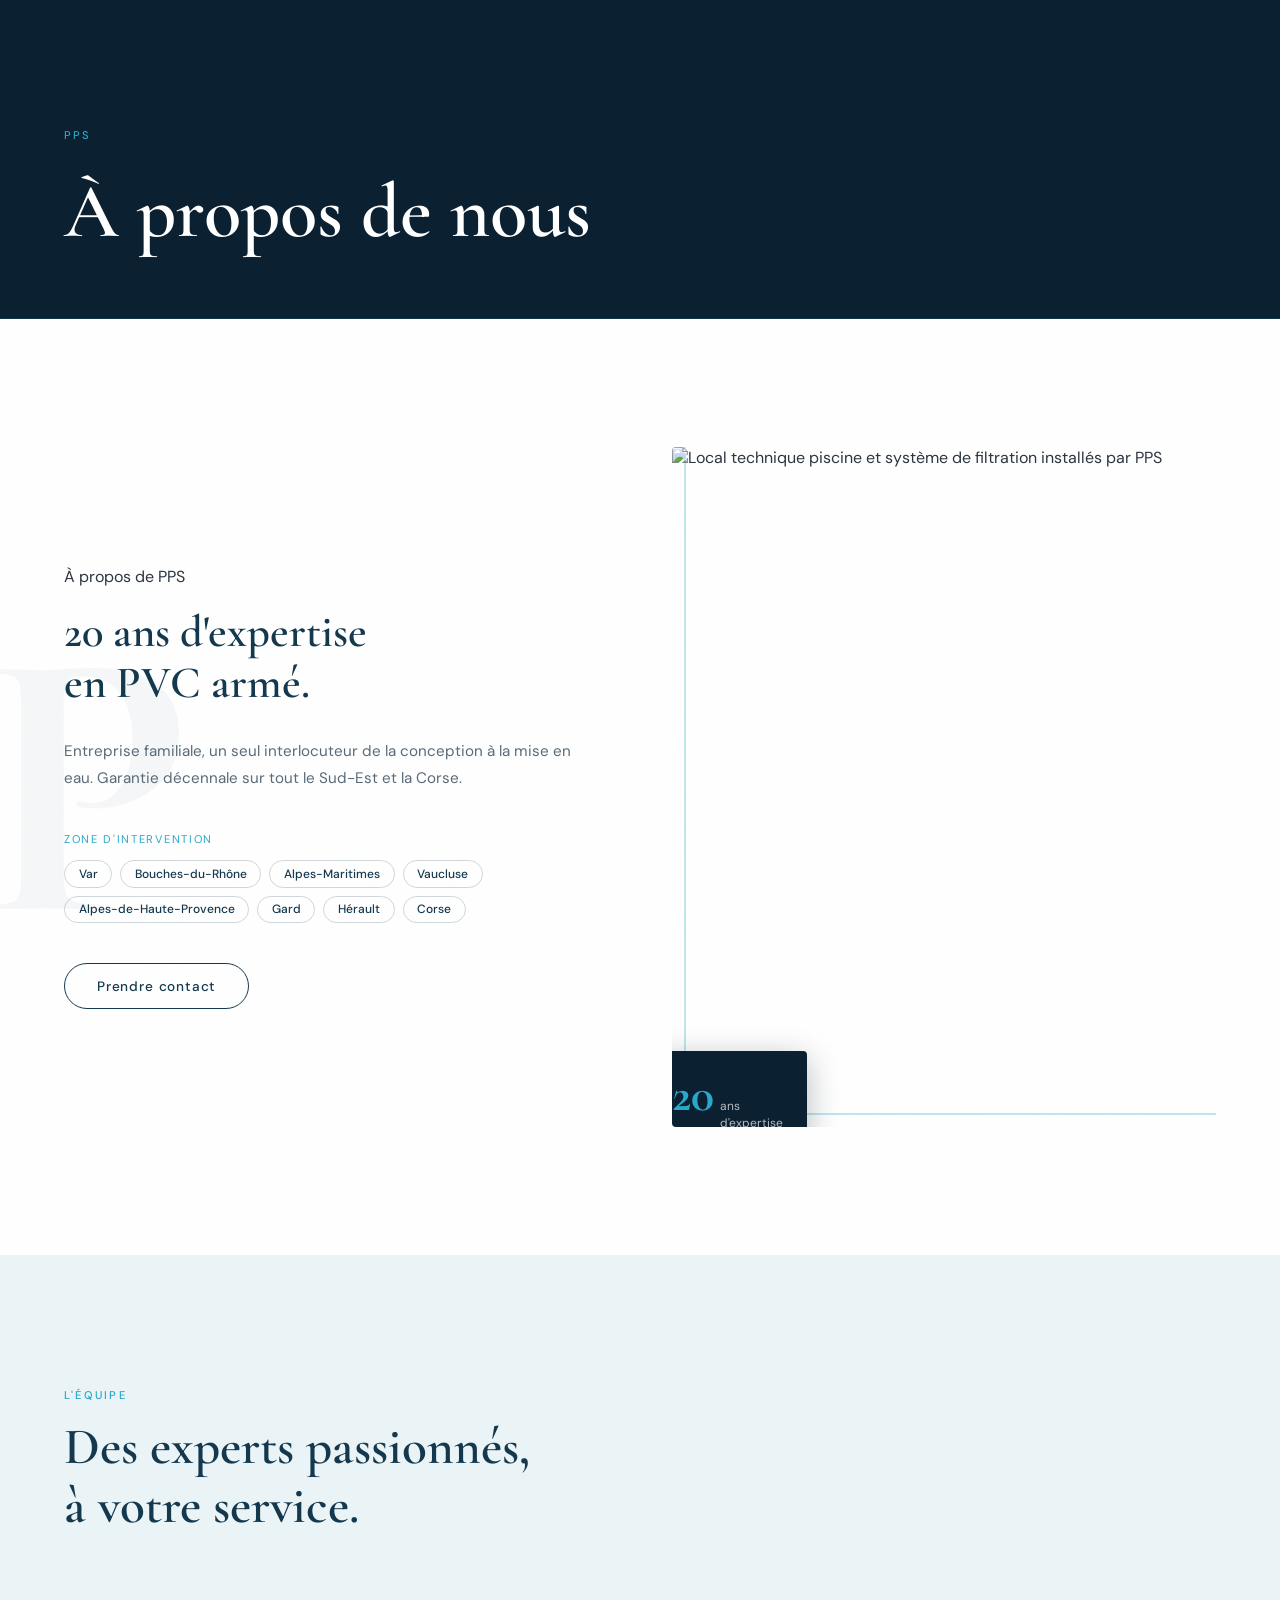
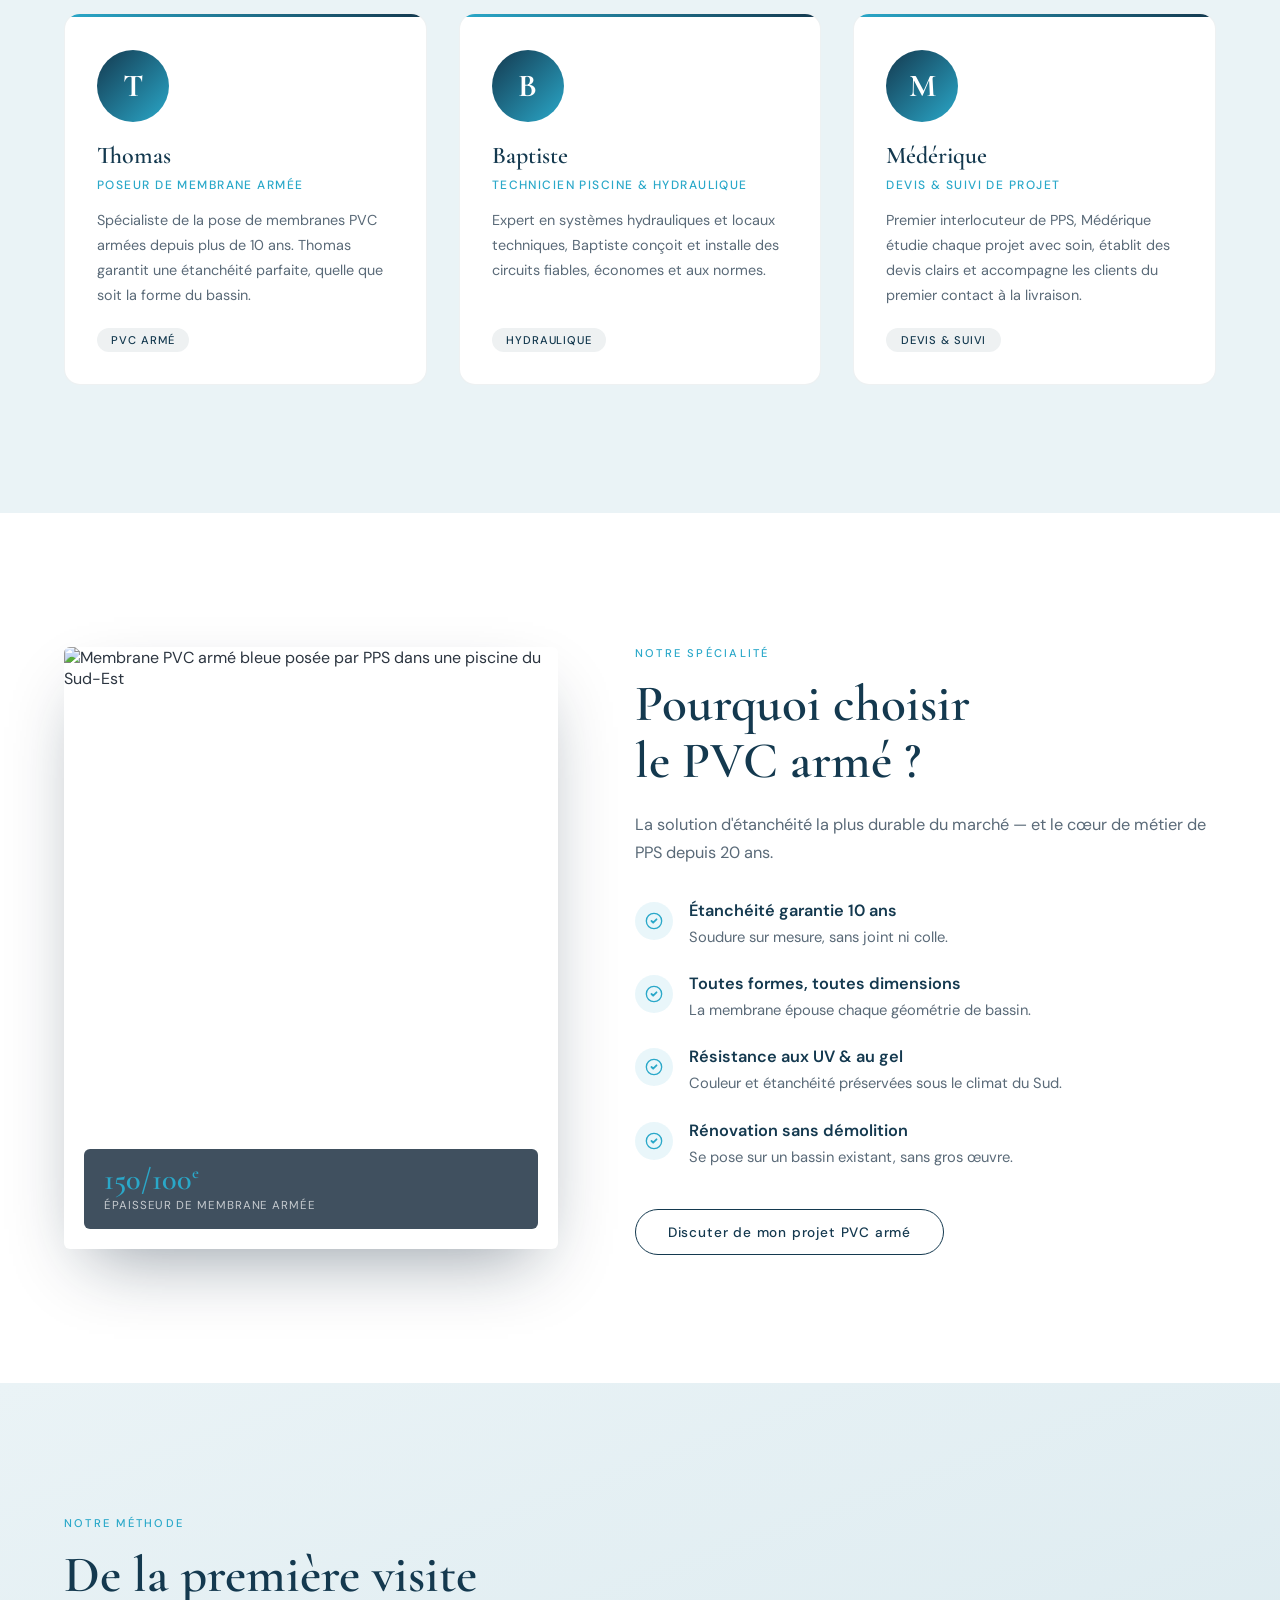
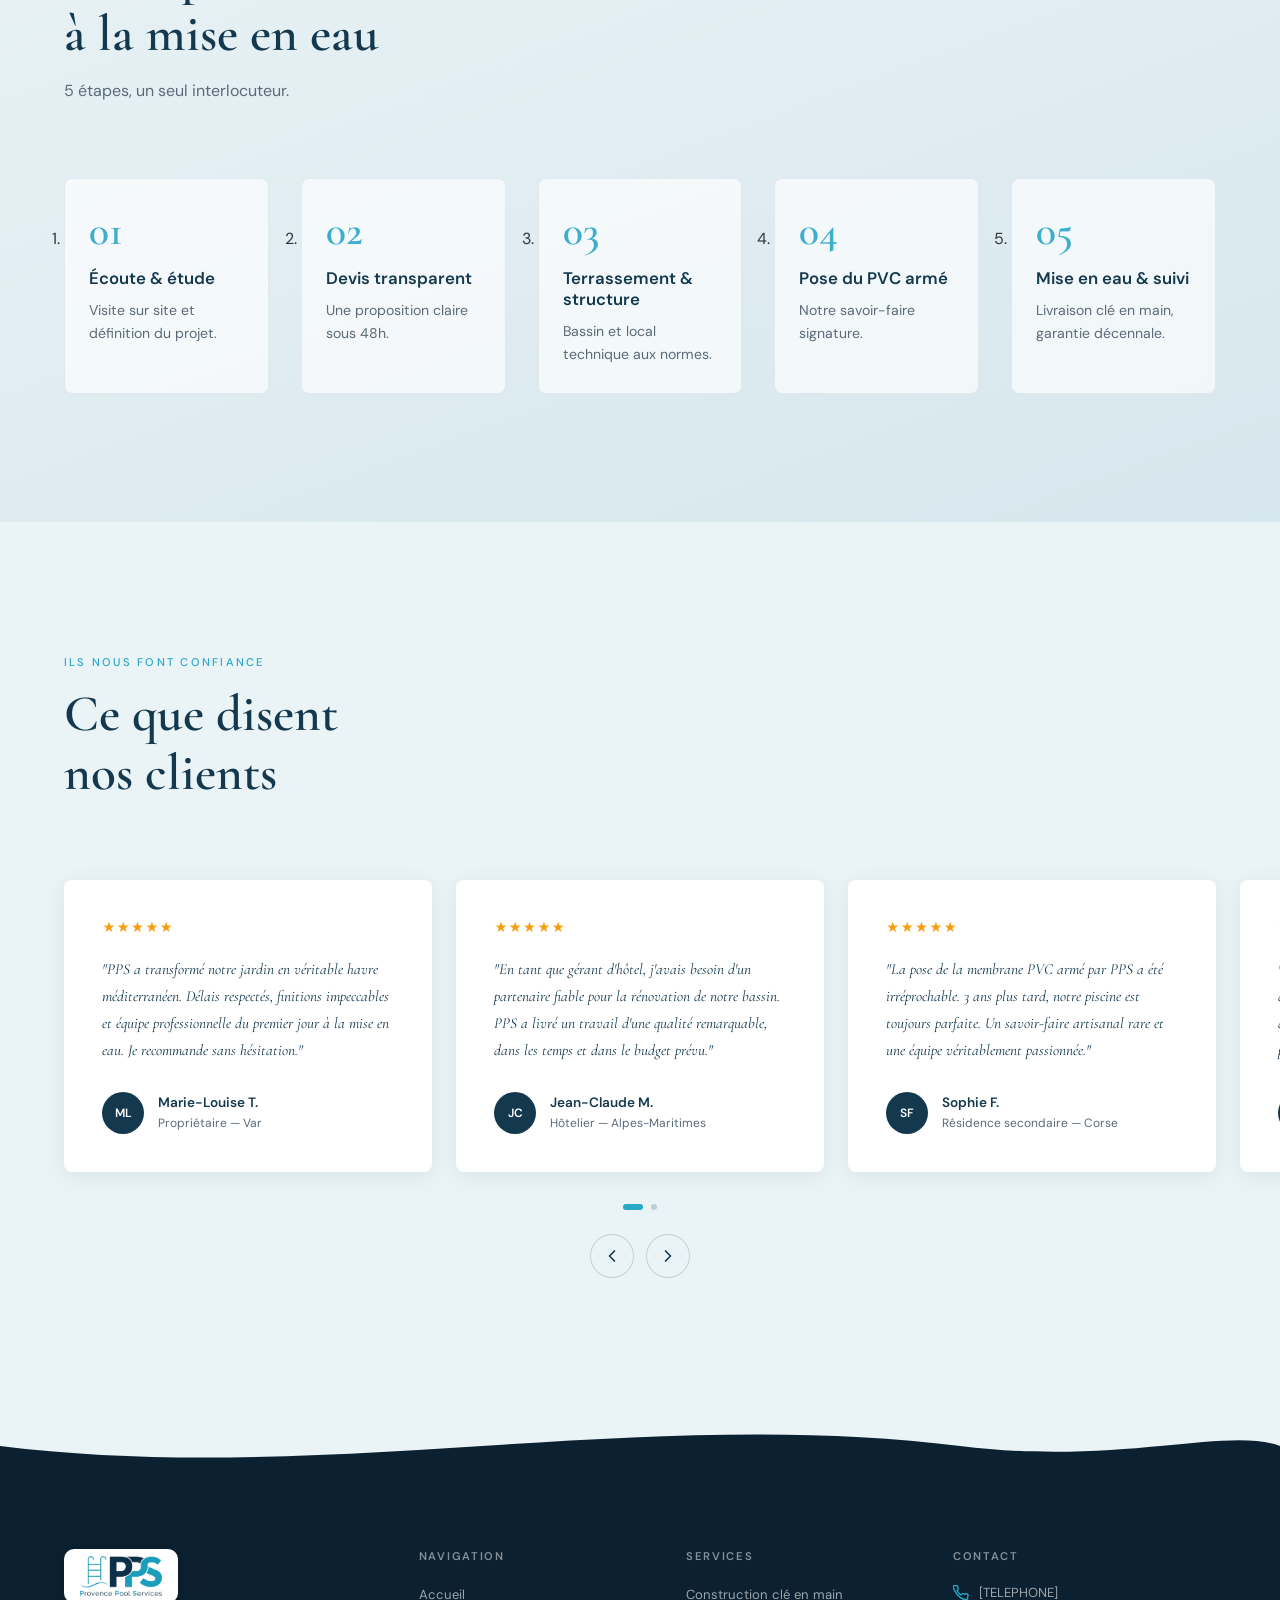
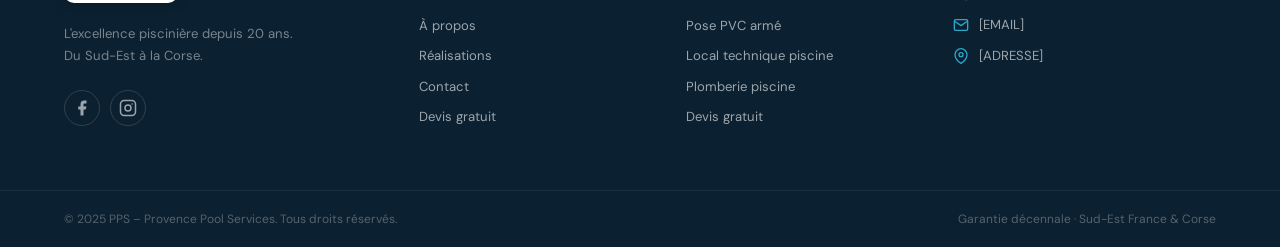
==== commit 95e1e285: "Ajoute section équipe sur a-propos : Thomas, Baptiste, Médérique Co-Authored-By: Claude Sonnet 4.6 <" ====
--- a/a-propos.html
+++ b/a-propos.html
@@ -82,6 +82,55 @@
             <span class="about__badge-l">ans<br>d'expertise</span>
           </div>
         </div>
+      </div>
+    </div>
+  </section>
+
+  <!-- ÉQUIPE -->
+  <section class="team" id="equipe" aria-labelledby="team-title">
+    <div class="container">
+      <div class="section-header scroll-reveal scroll-reveal--fade-up">
+        <span class="eyebrow">L'équipe</span>
+        <h2 class="section-title" id="team-title">Des experts passionnés,<br>à votre service.</h2>
+      </div>
+      <div class="team__grid">
+
+        <article class="team-card scroll-reveal scroll-reveal--fade-up" style="--delay:0ms">
+          <div class="team-card__avatar" aria-hidden="true">
+            <span class="team-card__initials">T</span>
+          </div>
+          <div class="team-card__body">
+            <h3 class="team-card__name">Thomas</h3>
+            <span class="team-card__role">Poseur de membrane armée</span>
+            <p class="team-card__bio">Spécialiste de la pose de membranes PVC armées depuis plus de 10 ans. Thomas garantit une étanchéité parfaite, quelle que soit la forme du bassin.</p>
+          </div>
+          <div class="team-card__tag" aria-hidden="true">PVC armé</div>
+        </article>
+
+        <article class="team-card scroll-reveal scroll-reveal--fade-up" style="--delay:150ms">
+          <div class="team-card__avatar" aria-hidden="true">
+            <span class="team-card__initials">B</span>
+          </div>
+          <div class="team-card__body">
+            <h3 class="team-card__name">Baptiste</h3>
+            <span class="team-card__role">Technicien piscine &amp; hydraulique</span>
+            <p class="team-card__bio">Expert en systèmes hydrauliques et locaux techniques, Baptiste conçoit et installe des circuits fiables, économes et aux normes.</p>
+          </div>
+          <div class="team-card__tag" aria-hidden="true">Hydraulique</div>
+        </article>
+
+        <article class="team-card scroll-reveal scroll-reveal--fade-up" style="--delay:300ms">
+          <div class="team-card__avatar" aria-hidden="true">
+            <span class="team-card__initials">M</span>
+          </div>
+          <div class="team-card__body">
+            <h3 class="team-card__name">Médérique</h3>
+            <span class="team-card__role">Devis &amp; suivi de projet</span>
+            <p class="team-card__bio">Premier interlocuteur de PPS, Médérique étudie chaque projet avec soin, établit des devis clairs et accompagne les clients du premier contact à la livraison.</p>
+          </div>
+          <div class="team-card__tag" aria-hidden="true">Devis &amp; suivi</div>
+        </article>
+
       </div>
     </div>
   </section>
--- a/style.css
+++ b/style.css
@@ -809,89 +809,88 @@
 ============================================================ */
 .services {
   padding-block: var(--section-gap);
-  background: linear-gradient(160deg, var(--color-mist) 0%, var(--color-mist-deep) 100%);
+  background: var(--color-dark);
   position: relative;
   overflow: hidden;
 }
-
-.services__water {
-  position: absolute;
-  top: 0; left: 0; right: 0;
-  height: 100px;
-  overflow: hidden;
+.services::before {
+  content: '';
+  position: absolute;
+  inset: 0;
+  background: radial-gradient(ellipse 80% 60% at 50% 0%, rgba(42,168,201,0.1) 0%, transparent 70%);
   pointer-events: none;
 }
-.services__wave {
-  position: absolute;
-  top: -30px;
-  left: -100%;
-  width: 300%;
-  height: 80px;
-  border-radius: 50%;
-}
-.services__wave--1 { background: var(--color-white); opacity: 0.8; animation: waveMove 10s linear infinite; }
-.services__wave--2 { background: var(--color-white); opacity: 0.5; animation: waveMove 14s linear infinite reverse; top: -10px; }
+.services .section-title { color: var(--color-white); }
+.services .eyebrow { color: var(--color-accent); }
+
+.services__water { display: none; }
 
 .services__grid {
   display: grid;
-  grid-template-columns: repeat(auto-fit, minmax(min(100%, 280px), 1fr));
+  grid-template-columns: repeat(auto-fit, minmax(min(100%, 260px), 1fr));
   gap: 1.5rem;
 }
 
 /* ── Service Card ── */
 .service-card {
-  background: var(--color-white);
-  border-radius: 8px;
+  background: rgba(255,255,255,0.04);
+  border: 1px solid rgba(255,255,255,0.08);
+  border-radius: 12px;
   padding: clamp(1.75rem, 3vw, 2.5rem);
   position: relative;
   overflow: hidden;
-  transition: transform 0.4s ease, box-shadow 0.4s ease;
-  border-left: 3px solid transparent;
+  transition: transform 0.4s ease, box-shadow 0.4s ease, border-color 0.4s ease, background 0.4s ease;
 }
 .service-card::before {
   content: '';
   position: absolute;
-  inset: 0;
-  background: linear-gradient(135deg, rgba(42,168,201,0.03), transparent);
+  top: 0; left: 0; right: 0;
+  height: 2px;
+  background: linear-gradient(90deg, transparent, var(--color-accent), transparent);
   opacity: 0;
   transition: opacity 0.4s;
 }
-.service-card:hover { transform: translateY(-6px); box-shadow: 0 20px 60px rgba(20,57,79,0.12); border-left-color: var(--color-accent); }
+.service-card:hover {
+  transform: translateY(-8px);
+  background: rgba(42,168,201,0.07);
+  border-color: rgba(42,168,201,0.35);
+  box-shadow: 0 24px 60px rgba(0,0,0,0.4), 0 0 40px rgba(42,168,201,0.08);
+}
 .service-card:hover::before { opacity: 1; }
 
 .service-card__num {
   position: absolute;
-  top: 1.5rem; right: 1.75rem;
+  top: 1.25rem; right: 1.5rem;
   font-family: var(--font-serif);
-  font-size: 4.5rem;
+  font-size: 5rem;
   font-weight: 300;
-  color: rgba(20,57,79,0.06);
+  color: rgba(255,255,255,0.04);
   line-height: 1;
   pointer-events: none;
   transition: color 0.4s;
 }
-.service-card:hover .service-card__num { color: rgba(42,168,201,0.12); }
+.service-card:hover .service-card__num { color: rgba(42,168,201,0.15); }
 
 .service-card__icon {
   color: var(--color-accent);
   margin-bottom: 1.5rem;
   transition: transform 0.4s var(--transition-spring);
 }
-.service-card:hover .service-card__icon { transform: scale(1.1) rotate(-3deg); }
+.service-card:hover .service-card__icon { transform: scale(1.15) rotate(-4deg); }
 
 .service-card__title {
   font-family: var(--font-serif);
-  font-size: clamp(1.15rem, 1.8vw, 1.35rem);
+  font-size: clamp(1.15rem, 1.8vw, 1.4rem);
   font-weight: 600;
-  color: var(--color-primary);
+  color: var(--color-white);
   margin-bottom: 1rem;
   line-height: 1.3;
 }
 
 .service-card__body {
   font-size: 0.875rem;
-  line-height: 1.75;
-  color: var(--color-text-light);
+  line-height: 1.8;
+  color: rgba(255,255,255,0.55);
   margin-bottom: 1.75rem;
 }
 
@@ -913,6 +912,8 @@
 .realisations {
   padding-block: var(--section-gap);
   background: var(--color-white);
+  position: relative;
+  overflow: hidden;
 }
 
 /* ── Before / After ── */
@@ -1076,6 +1077,25 @@
 .stats__deco-line {
   display: none;
 }
+
+/* ── Texte décoratif PPS en arrière-plan ── */
+.section__deco {
+  position: absolute;
+  top: 50%;
+  transform: translateY(-50%);
+  font-family: var(--font-serif);
+  font-size: clamp(10rem, 20vw, 20rem);
+  font-weight: 700;
+  color: rgba(255,255,255,0.03);
+  pointer-events: none;
+  line-height: 1;
+  user-select: none;
+  white-space: nowrap;
+  z-index: 0;
+}
+.section__deco--left  { left: -0.05em; }
+.section__deco--right { right: -0.05em; }
+.section__deco--dark  { color: rgba(20,57,79,0.04); }
 
 .stats__grid {
   display: grid;
@@ -1894,3 +1914,99 @@
   font-size: 1.05rem;
   margin: 0;
 }
+
+/* ============================================================
+   ÉQUIPE — cartes membres
+============================================================ */
+.team {
+  padding-block: var(--section-gap);
+  background: var(--color-mist);
+}
+
+.team__grid {
+  display: grid;
+  grid-template-columns: repeat(auto-fit, minmax(min(100%, 280px), 1fr));
+  gap: 2rem;
+}
+
+.team-card {
+  background: var(--color-white);
+  border-radius: 16px;
+  padding: 2.25rem 2rem 2rem;
+  position: relative;
+  overflow: hidden;
+  display: flex;
+  flex-direction: column;
+  gap: 1.25rem;
+  border: 1px solid rgba(20,57,79,0.07);
+  transition: transform 0.4s ease, box-shadow 0.4s ease;
+}
+.team-card:hover {
+  transform: translateY(-6px);
+  box-shadow: 0 20px 50px rgba(20,57,79,0.1);
+}
+.team-card::after {
+  content: '';
+  position: absolute;
+  top: 0; left: 0; right: 0;
+  height: 3px;
+  background: linear-gradient(90deg, var(--color-accent), var(--color-primary));
+}
+
+.team-card__avatar {
+  width: 72px;
+  height: 72px;
+  border-radius: 50%;
+  background: linear-gradient(135deg, var(--color-primary), var(--color-accent));
+  display: flex;
+  align-items: center;
+  justify-content: center;
+  flex-shrink: 0;
+}
+.team-card__initials {
+  font-family: var(--font-serif);
+  font-size: 2rem;
+  font-weight: 700;
+  color: var(--color-white);
+  line-height: 1;
+}
+
+.team-card__body {
+  display: flex;
+  flex-direction: column;
+  gap: 0.4rem;
+  flex: 1;
+}
+.team-card__name {
+  font-family: var(--font-serif);
+  font-size: 1.5rem;
+  font-weight: 600;
+  color: var(--color-primary);
+  line-height: 1.2;
+}
+.team-card__role {
+  font-size: 0.75rem;
+  font-weight: 500;
+  letter-spacing: 0.12em;
+  text-transform: uppercase;
+  color: var(--color-accent);
+  margin-bottom: 0.5rem;
+}
+.team-card__bio {
+  font-size: 0.9rem;
+  line-height: 1.75;
+  color: var(--color-text-light);
+}
+
+.team-card__tag {
+  display: inline-flex;
+  align-self: flex-start;
+  font-size: 0.7rem;
+  font-weight: 500;
+  letter-spacing: 0.08em;
+  text-transform: uppercase;
+  color: var(--color-primary);
+  background: rgba(20,57,79,0.07);
+  border-radius: 50px;
+  padding: 0.3rem 0.9rem;
+}
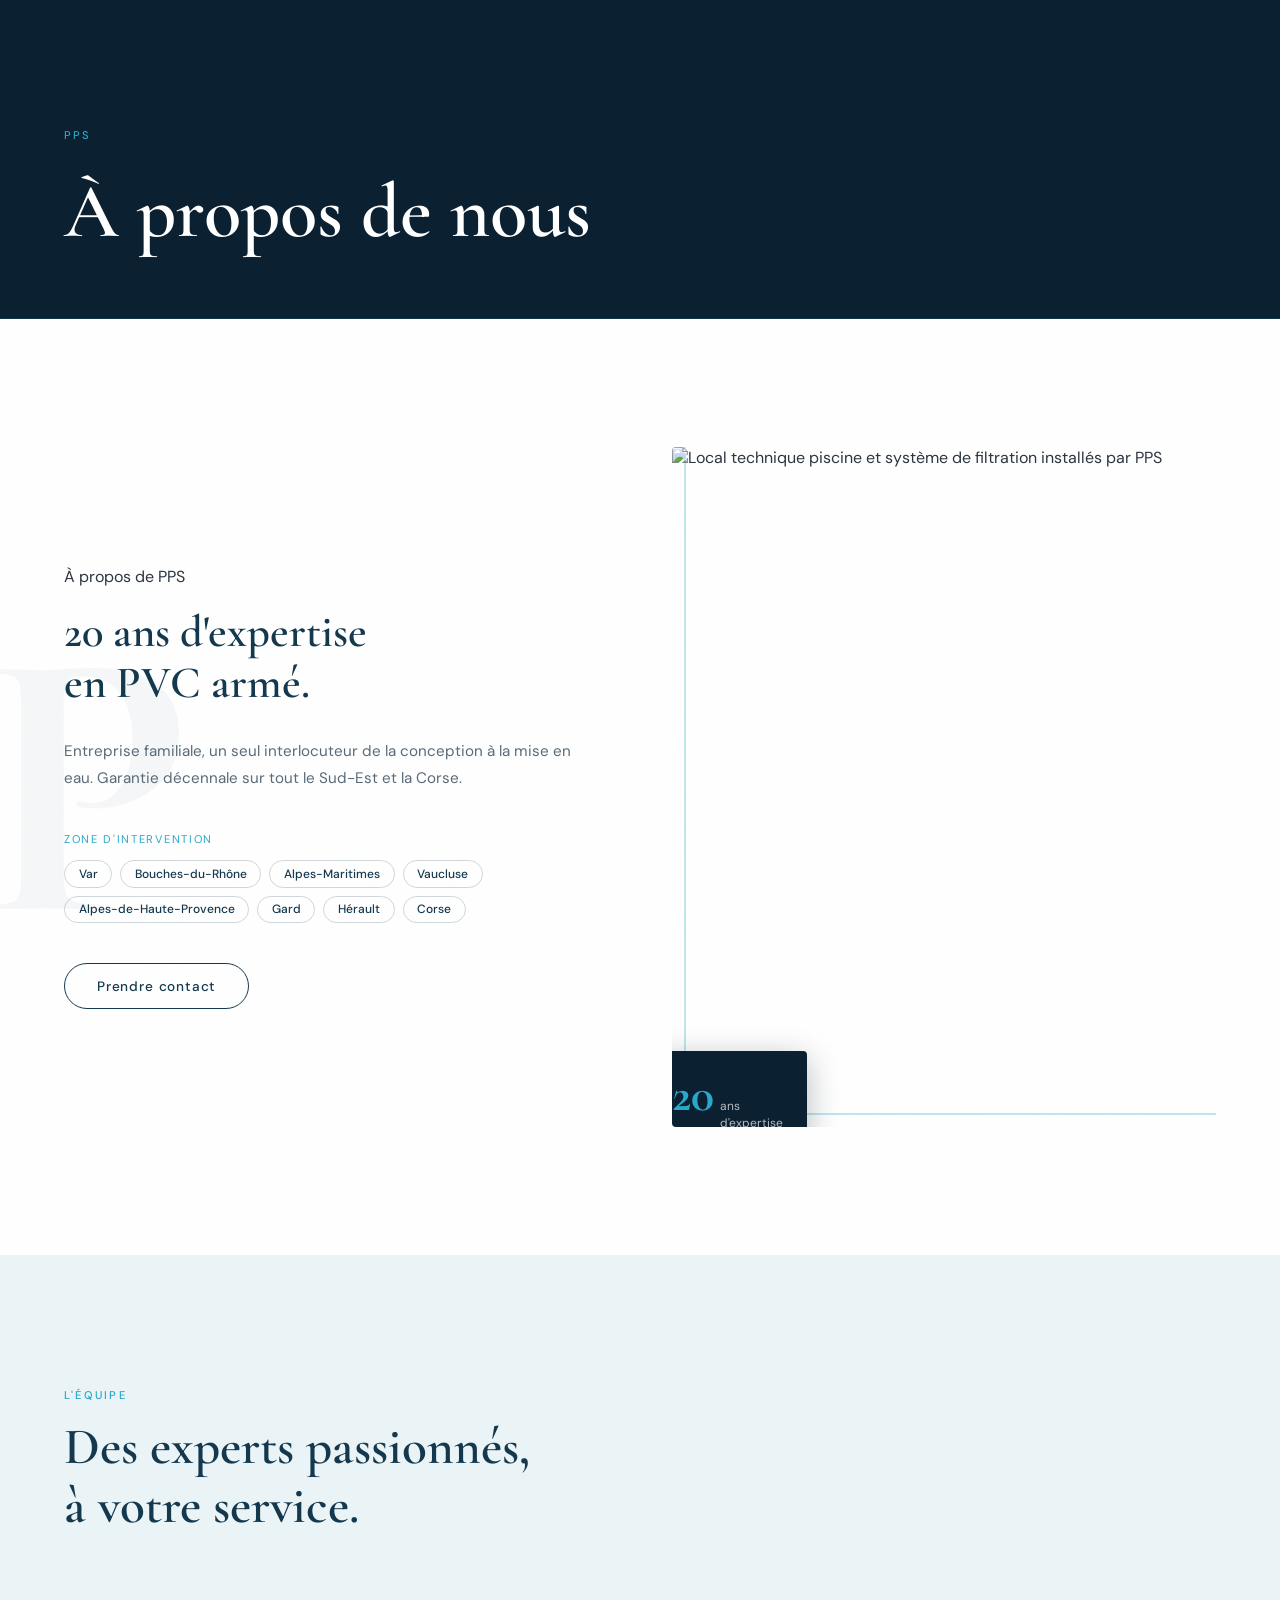
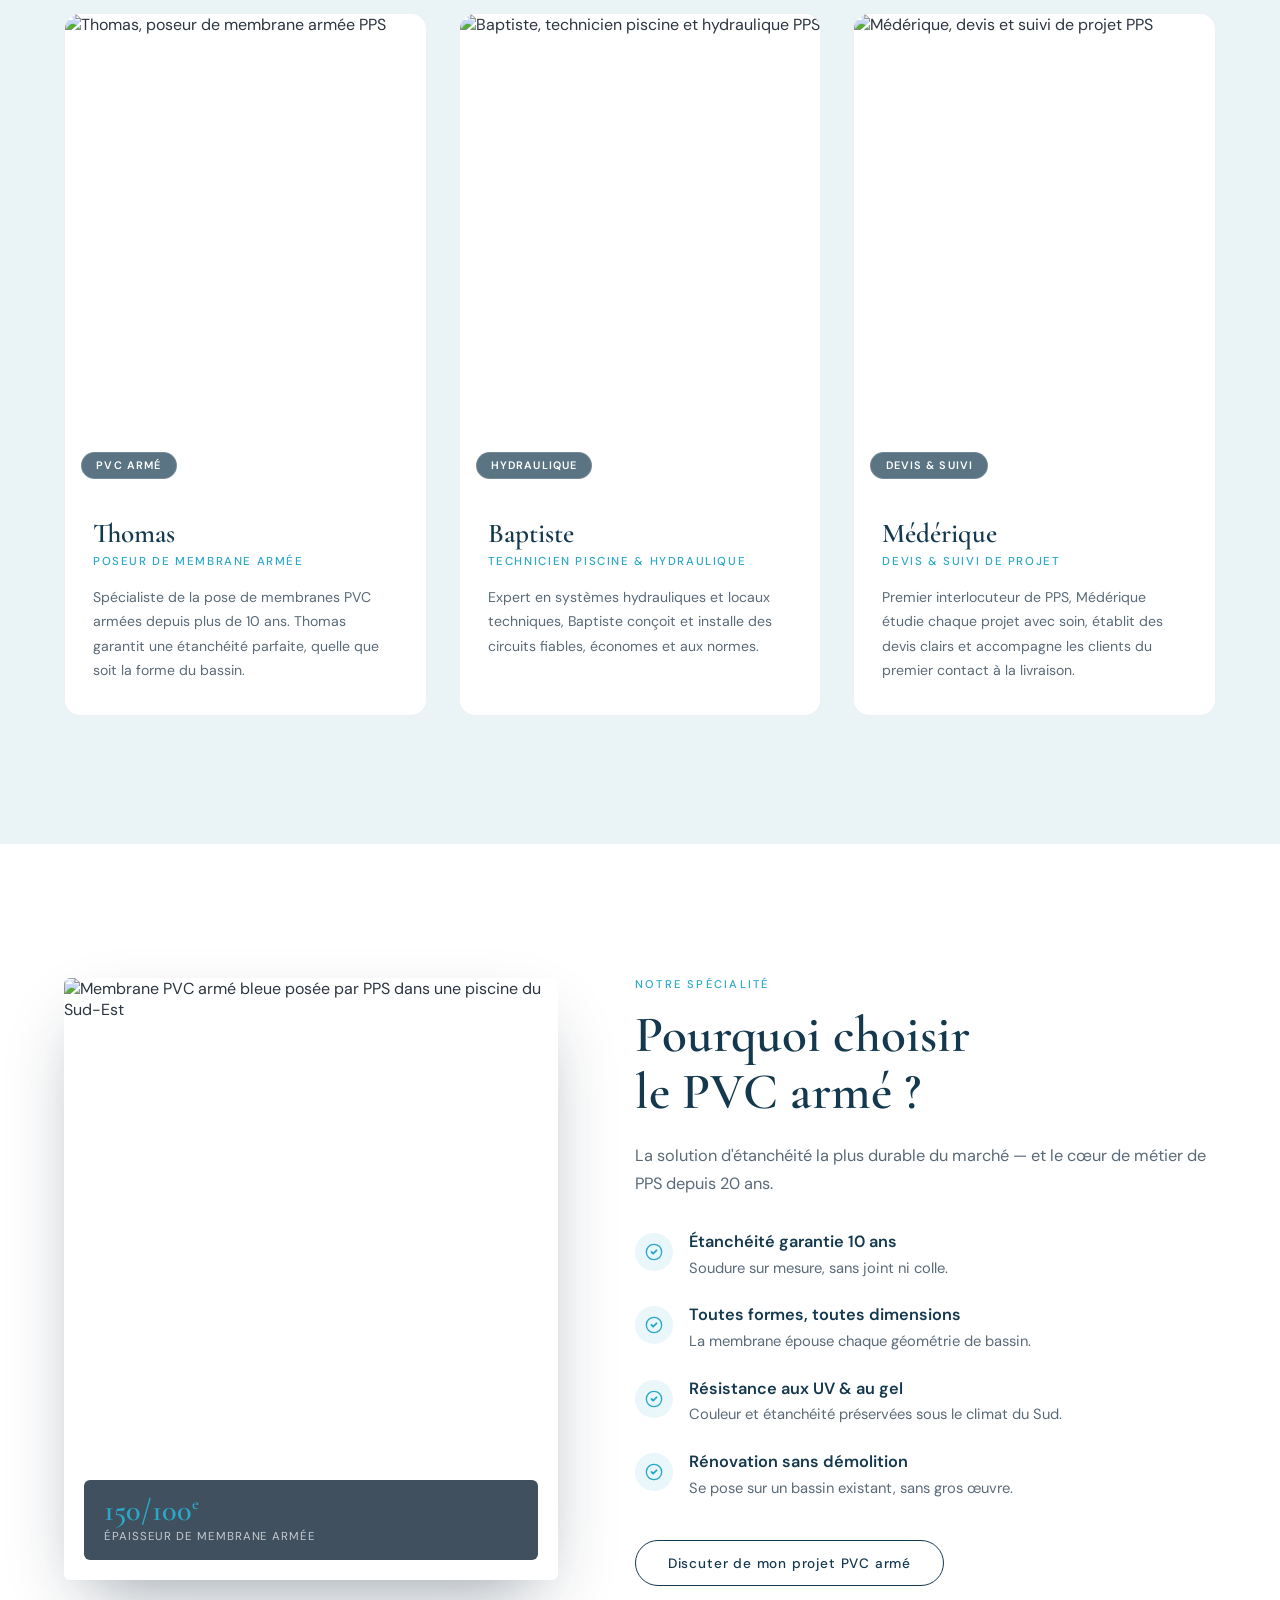
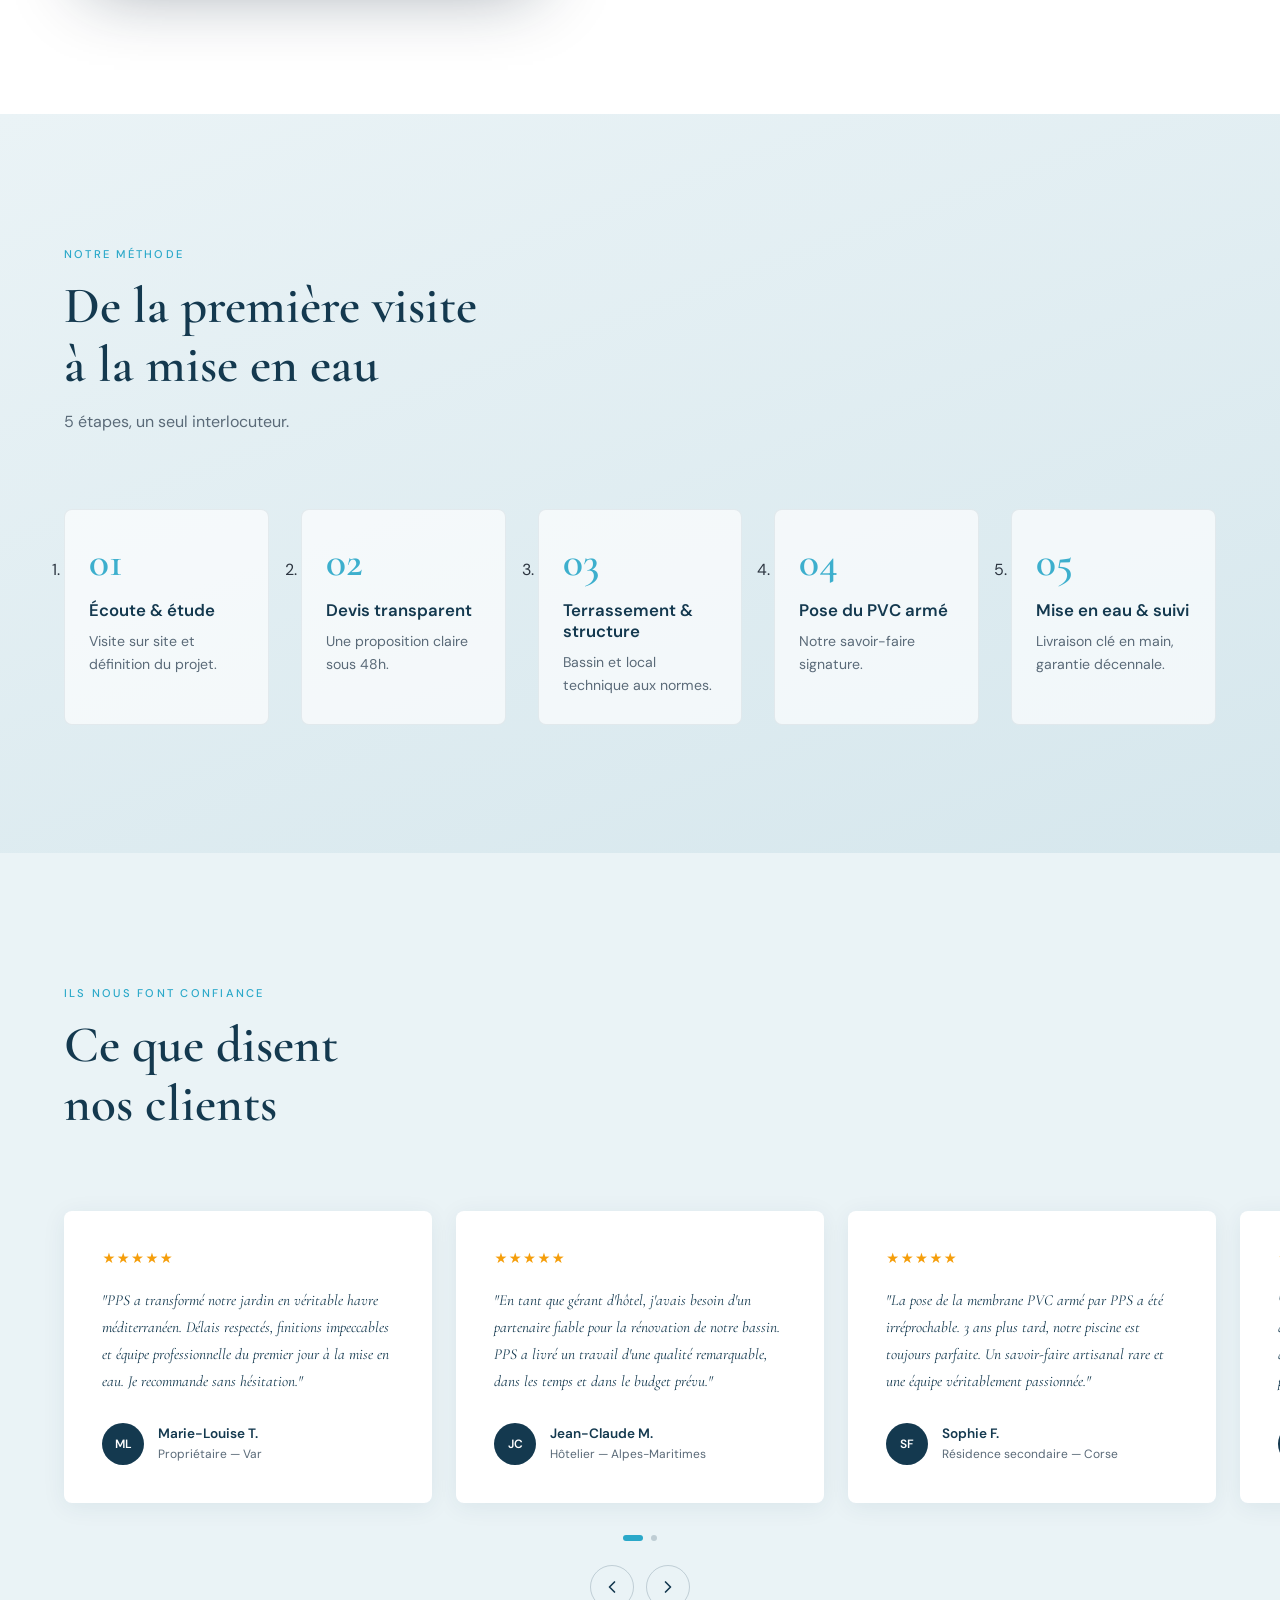
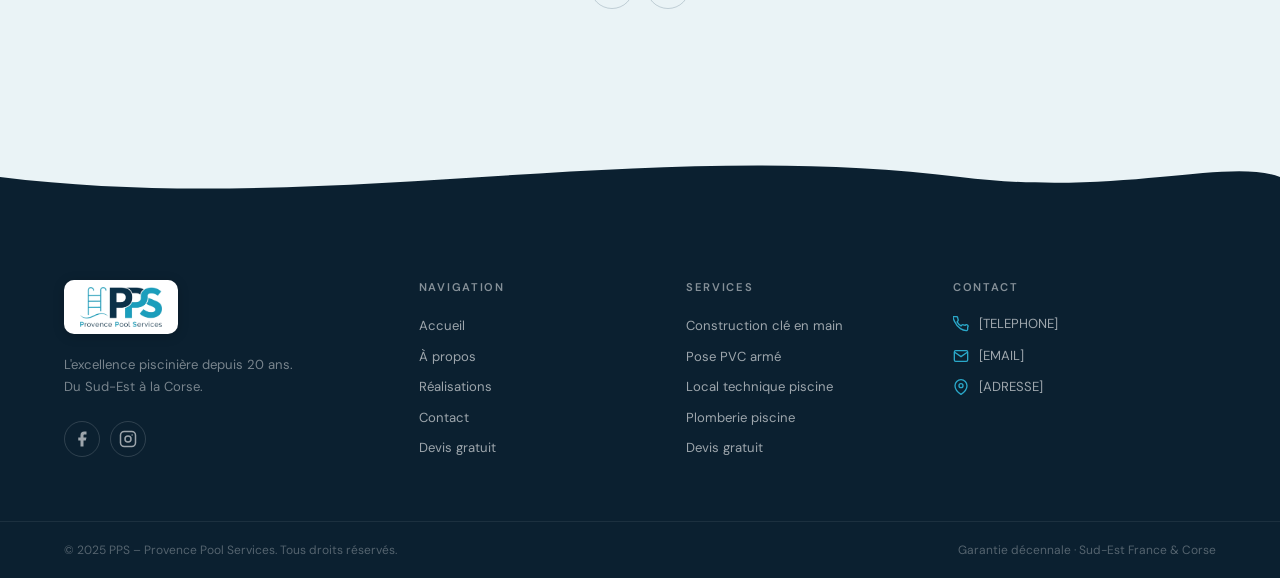
==== commit ada3a414: "Cartes équipe format portrait avec grande photo, badge métier sur image Co-Authored-By: Claude Sonne" ====
--- a/a-propos.html
+++ b/a-propos.html
@@ -96,39 +96,51 @@
       <div class="team__grid">
 
         <article class="team-card scroll-reveal scroll-reveal--fade-up" style="--delay:0ms">
-          <div class="team-card__avatar" aria-hidden="true">
-            <span class="team-card__initials">T</span>
+          <div class="team-card__photo">
+            <img src="https://images.unsplash.com/photo-1506794778202-cad84cf45f1d?w=600&q=85"
+                 alt="Thomas, poseur de membrane armée PPS"
+                 width="600" height="750" loading="lazy">
+            <div class="team-card__photo-overlay">
+              <span class="team-card__tag">PVC armé</span>
+            </div>
           </div>
           <div class="team-card__body">
             <h3 class="team-card__name">Thomas</h3>
             <span class="team-card__role">Poseur de membrane armée</span>
             <p class="team-card__bio">Spécialiste de la pose de membranes PVC armées depuis plus de 10 ans. Thomas garantit une étanchéité parfaite, quelle que soit la forme du bassin.</p>
           </div>
-          <div class="team-card__tag" aria-hidden="true">PVC armé</div>
         </article>
 
         <article class="team-card scroll-reveal scroll-reveal--fade-up" style="--delay:150ms">
-          <div class="team-card__avatar" aria-hidden="true">
-            <span class="team-card__initials">B</span>
+          <div class="team-card__photo">
+            <img src="https://images.unsplash.com/photo-1557862921-37829c790f19?w=600&q=85"
+                 alt="Baptiste, technicien piscine et hydraulique PPS"
+                 width="600" height="750" loading="lazy">
+            <div class="team-card__photo-overlay">
+              <span class="team-card__tag">Hydraulique</span>
+            </div>
           </div>
           <div class="team-card__body">
             <h3 class="team-card__name">Baptiste</h3>
             <span class="team-card__role">Technicien piscine &amp; hydraulique</span>
             <p class="team-card__bio">Expert en systèmes hydrauliques et locaux techniques, Baptiste conçoit et installe des circuits fiables, économes et aux normes.</p>
           </div>
-          <div class="team-card__tag" aria-hidden="true">Hydraulique</div>
         </article>
 
         <article class="team-card scroll-reveal scroll-reveal--fade-up" style="--delay:300ms">
-          <div class="team-card__avatar" aria-hidden="true">
-            <span class="team-card__initials">M</span>
+          <div class="team-card__photo">
+            <img src="https://images.unsplash.com/photo-1472099645785-5658abf4ff4e?w=600&q=85"
+                 alt="Médérique, devis et suivi de projet PPS"
+                 width="600" height="750" loading="lazy">
+            <div class="team-card__photo-overlay">
+              <span class="team-card__tag">Devis &amp; suivi</span>
+            </div>
           </div>
           <div class="team-card__body">
             <h3 class="team-card__name">Médérique</h3>
             <span class="team-card__role">Devis &amp; suivi de projet</span>
             <p class="team-card__bio">Premier interlocuteur de PPS, Médérique étudie chaque projet avec soin, établit des devis clairs et accompagne les clients du premier contact à la livraison.</p>
           </div>
-          <div class="team-card__tag" aria-hidden="true">Devis &amp; suivi</div>
         </article>
 
       </div>
--- a/style.css
+++ b/style.css
@@ -1925,88 +1925,92 @@
 
 .team__grid {
   display: grid;
-  grid-template-columns: repeat(auto-fit, minmax(min(100%, 280px), 1fr));
+  grid-template-columns: repeat(3, 1fr);
   gap: 2rem;
+}
+@media (max-width: 900px) {
+  .team__grid { grid-template-columns: 1fr; max-width: 420px; margin-inline: auto; }
 }
 
 .team-card {
   background: var(--color-white);
   border-radius: 16px;
-  padding: 2.25rem 2rem 2rem;
-  position: relative;
   overflow: hidden;
   display: flex;
   flex-direction: column;
-  gap: 1.25rem;
   border: 1px solid rgba(20,57,79,0.07);
   transition: transform 0.4s ease, box-shadow 0.4s ease;
 }
 .team-card:hover {
-  transform: translateY(-6px);
-  box-shadow: 0 20px 50px rgba(20,57,79,0.1);
-}
-.team-card::after {
-  content: '';
-  position: absolute;
-  top: 0; left: 0; right: 0;
-  height: 3px;
-  background: linear-gradient(90deg, var(--color-accent), var(--color-primary));
-}
-
-.team-card__avatar {
-  width: 72px;
-  height: 72px;
-  border-radius: 50%;
-  background: linear-gradient(135deg, var(--color-primary), var(--color-accent));
-  display: flex;
-  align-items: center;
-  justify-content: center;
-  flex-shrink: 0;
-}
-.team-card__initials {
-  font-family: var(--font-serif);
-  font-size: 2rem;
-  font-weight: 700;
+  transform: translateY(-8px);
+  box-shadow: 0 28px 60px rgba(20,57,79,0.14);
+}
+
+/* Photo */
+.team-card__photo {
+  position: relative;
+  aspect-ratio: 3 / 4;
+  overflow: hidden;
+}
+.team-card__photo img {
+  width: 100%;
+  height: 100%;
+  object-fit: cover;
+  object-position: top center;
+  transition: transform 0.6s ease;
+  display: block;
+  max-width: none;
+}
+.team-card:hover .team-card__photo img {
+  transform: scale(1.04);
+}
+.team-card__photo-overlay {
+  position: absolute;
+  bottom: 1rem;
+  left: 1rem;
+}
+
+/* Badge métier sur la photo */
+.team-card__tag {
+  display: inline-flex;
+  font-size: 0.68rem;
+  font-weight: 600;
+  letter-spacing: 0.1em;
+  text-transform: uppercase;
   color: var(--color-white);
-  line-height: 1;
-}
-
+  background: rgba(20,57,79,0.7);
+  backdrop-filter: blur(8px);
+  -webkit-backdrop-filter: blur(8px);
+  border: 1px solid rgba(255,255,255,0.15);
+  border-radius: 50px;
+  padding: 0.35rem 0.9rem;
+}
+
+/* Infos texte */
 .team-card__body {
+  padding: 1.5rem 1.75rem 2rem;
   display: flex;
   flex-direction: column;
-  gap: 0.4rem;
+  gap: 0.35rem;
   flex: 1;
 }
 .team-card__name {
   font-family: var(--font-serif);
-  font-size: 1.5rem;
+  font-size: 1.7rem;
   font-weight: 600;
   color: var(--color-primary);
-  line-height: 1.2;
+  line-height: 1.1;
 }
 .team-card__role {
-  font-size: 0.75rem;
+  font-size: 0.72rem;
   font-weight: 500;
-  letter-spacing: 0.12em;
+  letter-spacing: 0.14em;
   text-transform: uppercase;
   color: var(--color-accent);
-  margin-bottom: 0.5rem;
+  margin-bottom: 0.6rem;
 }
 .team-card__bio {
-  font-size: 0.9rem;
+  font-size: 0.88rem;
   line-height: 1.75;
   color: var(--color-text-light);
 }
-
-.team-card__tag {
-  display: inline-flex;
-  align-self: flex-start;
-  font-size: 0.7rem;
-  font-weight: 500;
-  letter-spacing: 0.08em;
-  text-transform: uppercase;
-  color: var(--color-primary);
-  background: rgba(20,57,79,0.07);
-  border-radius: 50px;
-  padding: 0.3rem 0.9rem;
-}
